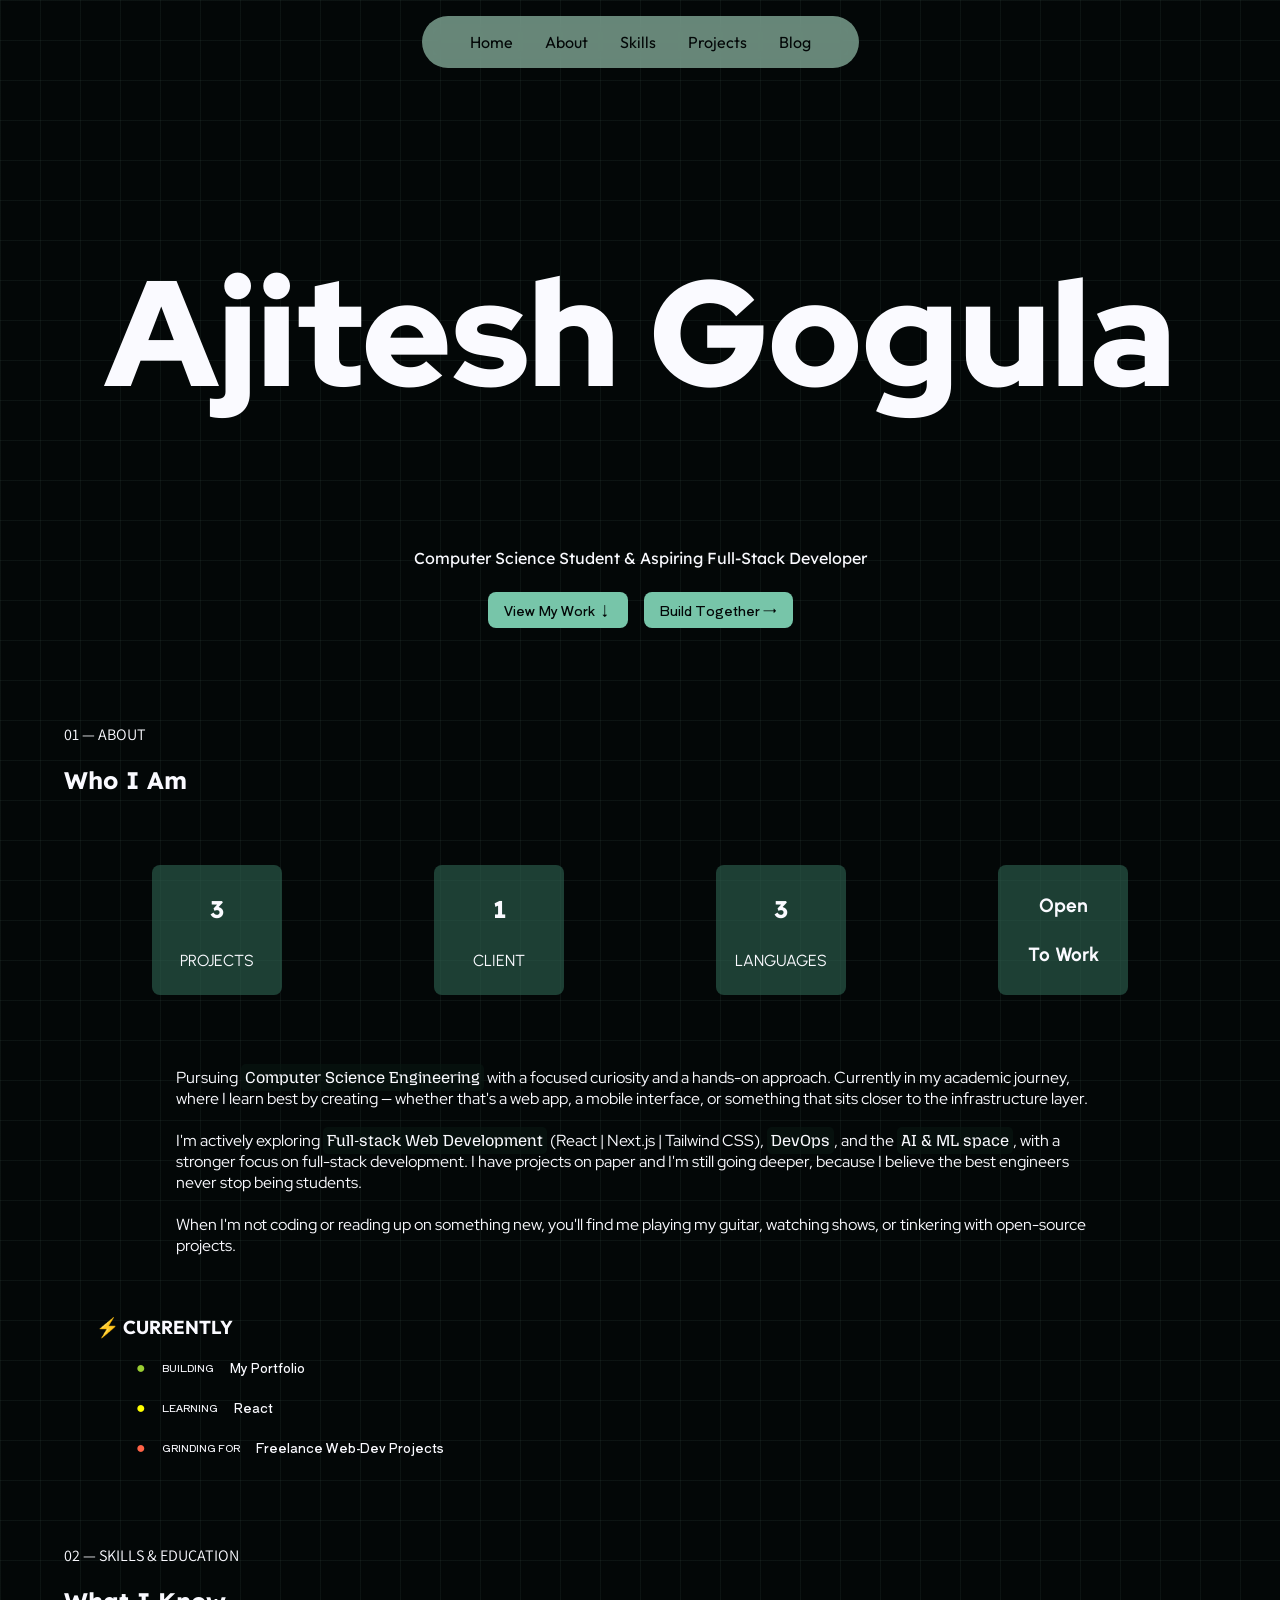
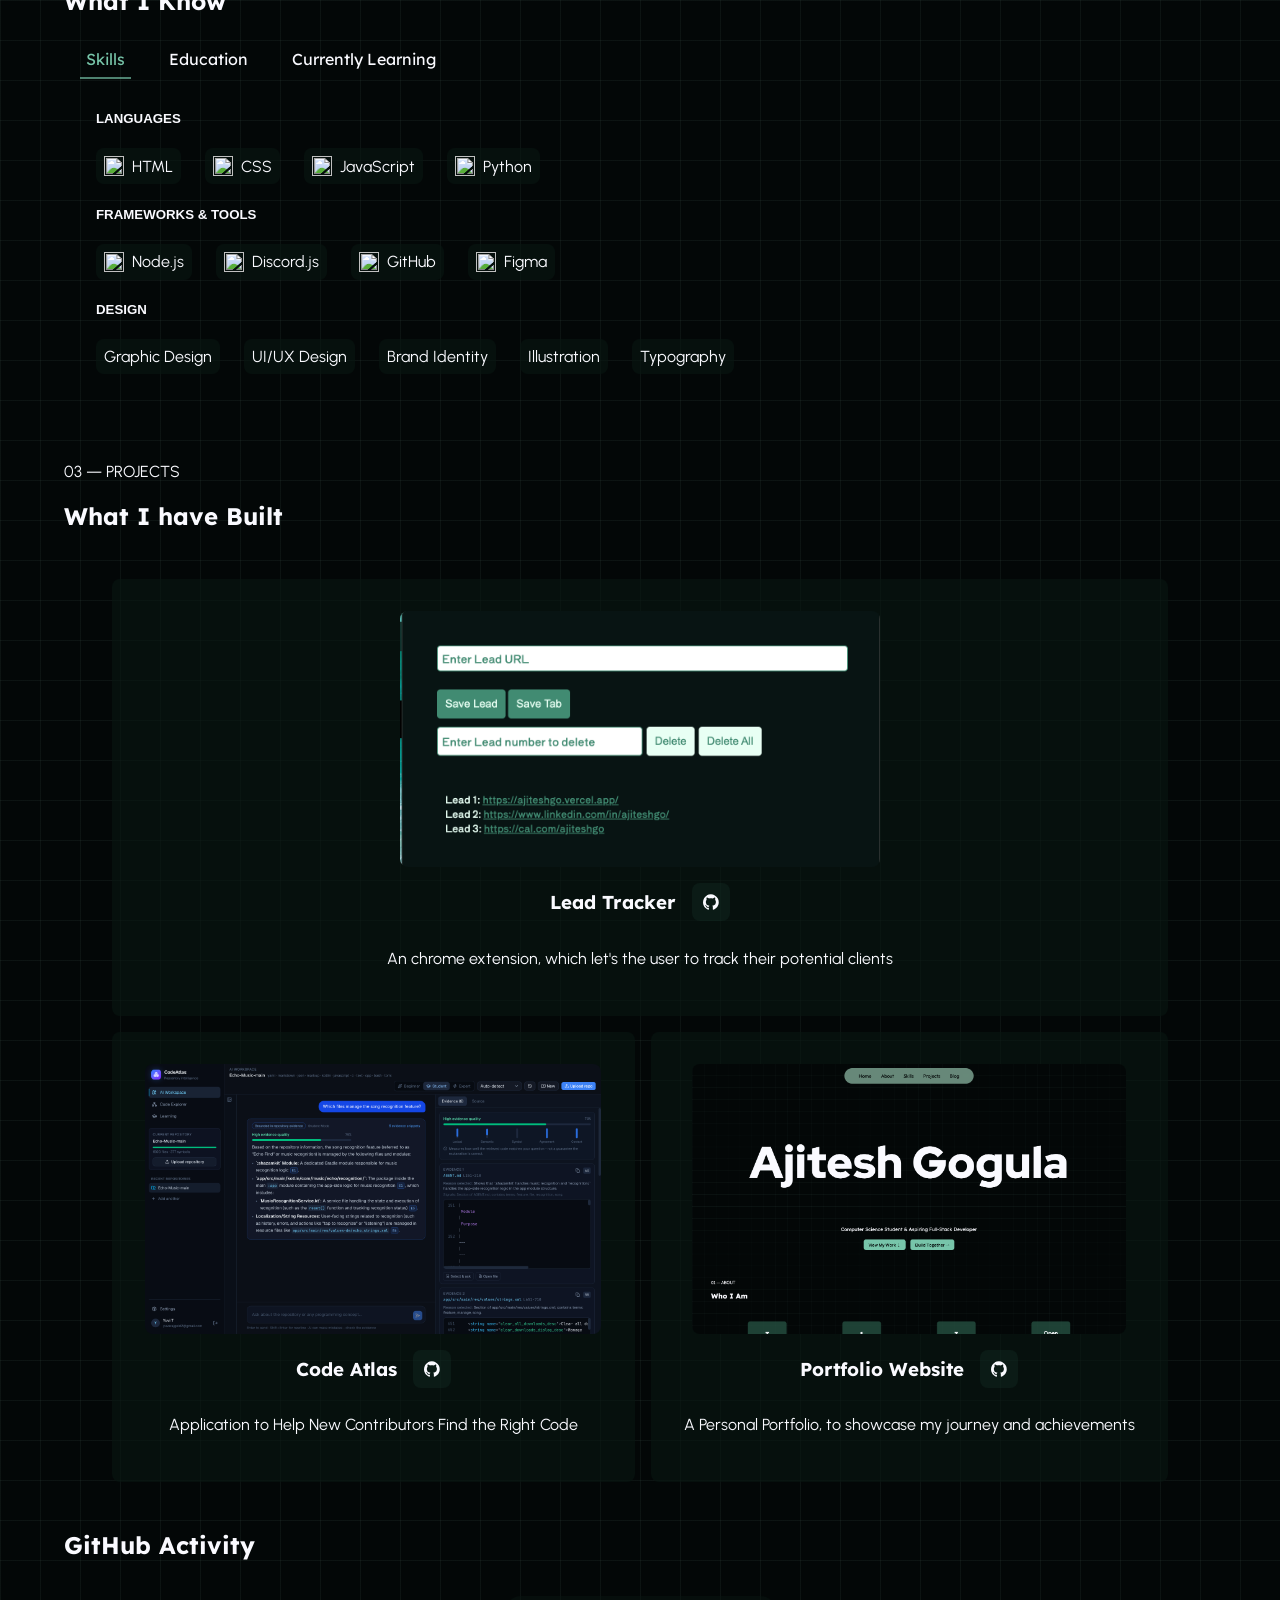
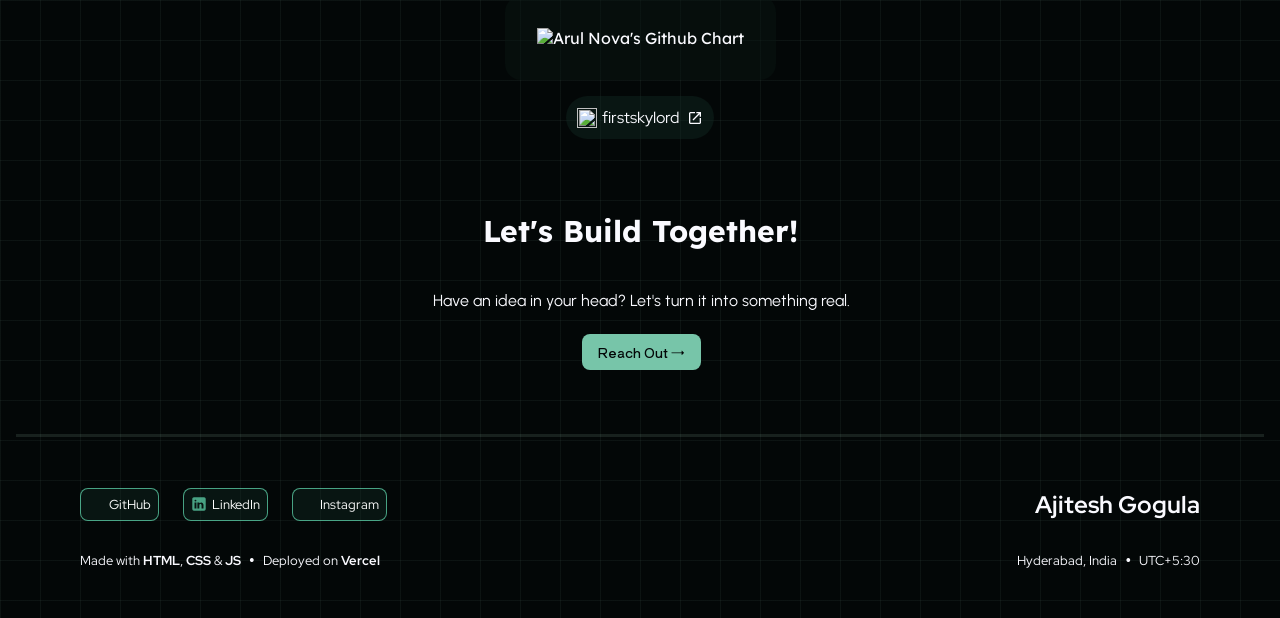
==== index.html @ e4eb2c27 "Added an hover effect for the project cards" ====
<!doctype html>

<html lang="en">
  <head>
    <meta charset="UTF-8" />
    <meta name="viewport" content="width=device-width, initial-scale=1.0" />
    <title>
      Ajitesh Gogula | Computer Science Student & Aspiring Full-Stack Developer
    </title>
    <link rel="stylesheet" href="./Styles/index.css" />
    <link rel="icon" type="image/png" href="MediaLib/Branding/FavLogo.png" />
    <script src="./Scripts/index-about.js" defer></script>
    <script src="./Scripts/index-projects.js" defer></script>
    <script src="./Scripts/index-skills.js" defer></script>
  </head>

  <body>
    <!-- Navigation Bar -->

    <nav id="Nav" class="NavBar">
      <div class="Nav">
        <a href="#">Home</a>
        <a href="#About">About</a>
        <a href="#Skills">Skills</a>
        <a href="#Projects">Projects</a>
        <a href="./Pages/bloghome.html">Blog</a>
      </div>
    </nav>

    <!-- Hero Section -->

    <main id="Hero" class="Hero">
      <h1 class="HeroName">Ajitesh Gogula</h1>
      <p class="HeroTitle">
        Computer Science Student & Aspiring Full-Stack Developer
      </p>
      <!-- <p class="HeroTitle">Full-Stack Developer & Graphic Designer</p> -->
    </main>

    <div class="HeroButtons">
      <a class="ViewWork" href="#Skills"> View My Work ↓</a>
      <a class="BuildToge" href="./Pages/contact.html"> Build Together →</a>
    </div>

    <!-- About Section -->

    <div id="About">
      ‎ <br />
      ‎ <br />
      ‎ <br />
      ‎
    </div>

    <section class="About">
      <div class="SecHeads">
        <p class="SecTitle">01 — ABOUT</p>
        <h2>Who I Am</h2>
      </div>

      ‎

      <div class="aboutstats">
        <div class="projectcount">
          <h2 class="count">3</h2>
          <p class="label">
            <a href="#Projects">PROJECTS</a>
          </p>
        </div>
        <div class="clientcount">
          <h2 class="count">1</h2>
          <p class="label">CLIENT</p>
        </div>
        <div class="languagecount">
          <h2 class="count">3</h2>
          <p class="label">LANGUAGES</p>
          <div class="labelonhover">
            <p>Languages I speak:</p>
            <ul>
              <li>English</li>
              <li>Hindi</li>
              <li>Telugu</li>
            </ul>
          </div>
        </div>
        <div class="workstatus">
          <!-- Open to Work / Currently Employed / On a Vacation -->
          <p class="count">Open</p>
          <p class="label">To Work</p>
        </div>
      </div>

      <div class="aboutdesc">
        <p>
          Pursuing <code>Computer Science Engineering</code> with a focused
          curiosity and a hands-on approach. Currently in my academic journey,
          where I learn best by creating — whether that's a web app, a mobile
          interface, or something that sits closer to the infrastructure layer.
          <br />
          <br />

          I'm actively exploring
          <code>Full-stack Web Development</code> (React | Next.js | Tailwind
          CSS), <code>DevOps</code>, and the <code>AI & ML space</code>, with a
          stronger focus on full-stack development. I have projects on paper and
          I'm still going deeper, because I believe the best engineers never
          stop being students.
          <br />
          <br />

          When I'm not coding or reading up on something new, you'll find me
          playing my guitar, watching shows, or tinkering with open-source
          projects.
        </p>
      </div>

      <div class="aboutcurrent">
        <h3>⚡ CURRENTLY</h3>

        <div class="currentitem">
          <a style="color: yellowgreen">●</a>
          <a class="currenttitle"> BUILDING </a>
          <a class="currentdesc">My Portfolio</a>
        </div>
        ‎
        <div class="currentitem">
          <a style="color: yellow">●</a>
          <a class="currenttitle"> LEARNING </a>
          <a class="currentdesc">React</a>
        </div>
        ‎
        <div class="currentitem">
          <a style="color: tomato">●</a>
          <a class="currenttitle"> GRINDING FOR </a>
          <a class="currentdesc">Freelance Web-Dev Projects</a>
        </div>
      </div>
    </section>

    <!-- Skills Section -->

    <div id="Skills">
      ‎ <br />
      ‎ <br />
      ‎ <br />
      ‎
    </div>

    <section class="Skills">
      <div class="SecHeads">
        <p class="SecTitle">02 — SKILLS & EDUCATION</p>
        <h2>What I Know</h2>
      </div>

      <div class="skill-tabs">
        <button class="tab-btn active" data-tab="skills">Skills</button>
        <button class="tab-btn" data-tab="education">Education</button>
        <button class="tab-btn" data-tab="learning">Currently Learning</button>
      </div>

      <div id="skills" class="skillset tab-content active">
        <div class="langset">
          <h5>LANGUAGES</h5>
          <div class="langlist">
            <a class="Technology">
              <img
                class="TechIcon"
                src="https://icon.icepanel.io/Technology/svg/HTML5.svg"
              />
              HTML
            </a>
            <a class="Technology">
              <img
                class="TechIcon"
                src="https://icon.icepanel.io/Technology/svg/CSS3.svg"
              />
              CSS
            </a>
            <a class="Technology">
              <img
                class="TechIcon"
                src="https://icon.icepanel.io/Technology/svg/JavaScript.svg"
              />
              JavaScript
            </a>
            <a class="Technology">
              <img
                class="TechIcon"
                src="https://icon.icepanel.io/Technology/svg/Python.svg"
              />
              Python
            </a>
          </div>
        </div>

        <div class="frameset">
          <h5>FRAMEWORKS & TOOLS</h5>
          <div class="framelist">
            <!-- <a class="Technology">
              <img
                class="TechIcon"
                src="https://icon.icepanel.io/Technology/svg/React.svg"
              />
              React
            </a> -->
            <a class="Technology">
              <img
                class="TechIcon"
                src="https://icon.icepanel.io/Technology/svg/Node.js.svg"
              />
              Node.js
            </a>
            <a class="Technology">
              <img
                class="TechIcon"
                src="https://icon.icepanel.io/Technology/svg/Discord.js.svg"
              />
              Discord.js
            </a>
            <a class="Technology">
              <img
                class="TechIcon"
                src="https://www.freeiconspng.com/thumbs/github-icon/github-icon-9.png"
              />
              GitHub
            </a>
            <a class="Technology">
              <img
                class="TechIcon"
                src="https://icon.icepanel.io/Technology/svg/Figma.svg"
              />
              Figma
            </a>
          </div>
        </div>

        <div class="designset">
          <h5>DESIGN</h5>
          <div class="designlist">
            <a class="Technology">Graphic Design</a>
            <a class="Technology">UI/UX Design</a>
            <a class="Technology">Brand Identity</a>
            <a class="Technology">Illustration</a>
            <a class="Technology">Typography</a>
          </div>
        </div>
      </div>

      <div id="education" class="education tab-content">
        <div class="schools">
          <div class="schoolsImg">
            <img
              src="https://www.vignanajyothi.com/assets/logo-full-BX2apVE7.png"
            />
          </div>
          <div class="schoolsContent">
            <h4>VNR VJIET, Hyderabad</h4>
            <p>B.Tech in Computer Science and Engineering (Data Science)</p>
            <small>Aug 2026 — Present</small>
          </div>
        </div>
        ‎
        <div class="schools">
          <div class="schoolsImg">
            <img src="./MediaLib/WebsiteMedia/Resonance Logo.png" />
          </div>
          <div class="schoolsContent">
            <h4>Resonance</h4>
            <p>Class XI - XII · Physics, Chemistry and Mathematics</p>
            <small>2024 — 2026</small>
          </div>
        </div>
        ‎
        <div class="schools">
          <div class="schoolsImg">
            <img
              src="https://calps.in/wp-content/uploads/2020/12/calpslogo112.png"
            />
          </div>
          <div class="schoolsContent">
            <h4>CAL Public School</h4>
            <p>Class X · CBSE Curriculum</p>
            <small>2015 — 2024</small>
          </div>
        </div>
      </div>

      <div id="learning" class="current-learning tab-content">
        <div class="nowstuff">
          <h5>RIGHT NOW</h5>
          <div class="nowlist">
            <a class="Technology">
              <img
                class="TechIcon"
                src="https://icon.icepanel.io/Technology/svg/React.svg"
              />
              React
            </a>
            <a class="Technology">
              <img
                class="TechIcon"
                src="https://img.icons8.com/fluent-systems-filled/512w/FFFFFF/nextjs.png"
              />
              Next.js
            </a>
            <a class="Technology">
              <img
                class="TechIcon"
                src="https://icon.icepanel.io/Technology/svg/Tailwind-CSS.svg"
              />
              Tailwind CSS
            </a>
          </div>
        </div>

        <div class="laterstuff">
          <h5>UP NEXT</h5>
          <div class="laterlist">
            <a class="Technology">Framer Motion</a>
            <a class="Technology">
              <img
                class="TechIcon"
                src="https://icon.icepanel.io/Technology/svg/TypeScript.svg"
              />
              Typescript
            </a>
            <a class="Technology">
              <img
                class="TechIcon"
                src="https://icon.icepanel.io/Technology/svg/MongoDB.svg"
              />
              MongoDB
            </a>
            <a class="Technology">
              <img
                class="TechIcon"
                src="https://icon.icepanel.io/Technology/svg/Node.js.svg"
              />
              Node.js
            </a>
          </div>
        </div>
      </div>
    </section>

    <!-- Projects Section -->

    <div id="Projects">
      ‎ <br />
      ‎ <br />
      ‎ <br />
      ‎
    </div>

    <section class="Projects">
      <div class="SecHeads">
        <p class="SecTitle">03 — PROJECTS</p>
        <h2>What I have Built</h2>
      </div>

      <div class="ProjectList">
        <div class="project" style="grid-area: box-1">
          <img src="./MediaLib/WebsiteMedia/Lead Tracker.png" />
          <div class="projectTitle">
            <h3>Lead Tracker</h3>
            <a
              href="https://github.com/firstskylord/Lead-Tracker"
              class="projectButt"
              target="_blank"
            >
              <div class="projbutt">
                <svg
                  fill="#fafaff"
                  width="16px"
                  height="16px"
                  viewBox="0 -0.5 25 25"
                  xmlns="http://www.w3.org/2000/svg"
                >
                  <g id="SVGRepo_bgCarrier" stroke-width="0"></g>
                  <g
                    id="SVGRepo_tracerCarrier"
                    stroke-linecap="round"
                    stroke-linejoin="round"
                  ></g>
                  <g id="SVGRepo_iconCarrier">
                    <path
                      d="m12.301 0h.093c2.242 0 4.34.613 6.137 1.68l-.055-.031c1.871 1.094 3.386 2.609 4.449 4.422l.031.058c1.04 1.769 1.654 3.896 1.654 6.166 0 5.406-3.483 10-8.327 11.658l-.087.026c-.063.02-.135.031-.209.031-.162 0-.312-.054-.433-.144l.002.001c-.128-.115-.208-.281-.208-.466 0-.005 0-.01 0-.014v.001q0-.048.008-1.226t.008-2.154c.007-.075.011-.161.011-.249 0-.792-.323-1.508-.844-2.025.618-.061 1.176-.163 1.718-.305l-.076.017c.573-.16 1.073-.373 1.537-.642l-.031.017c.508-.28.938-.636 1.292-1.058l.006-.007c.372-.476.663-1.036.84-1.645l.009-.035c.209-.683.329-1.468.329-2.281 0-.045 0-.091-.001-.136v.007c0-.022.001-.047.001-.072 0-1.248-.482-2.383-1.269-3.23l.003.003c.168-.44.265-.948.265-1.479 0-.649-.145-1.263-.404-1.814l.011.026c-.115-.022-.246-.035-.381-.035-.334 0-.649.078-.929.216l.012-.005c-.568.21-1.054.448-1.512.726l.038-.022-.609.384c-.922-.264-1.981-.416-3.075-.416s-2.153.152-3.157.436l.081-.02q-.256-.176-.681-.433c-.373-.214-.814-.421-1.272-.595l-.066-.022c-.293-.154-.64-.244-1.009-.244-.124 0-.246.01-.364.03l.013-.002c-.248.524-.393 1.139-.393 1.788 0 .531.097 1.04.275 1.509l-.01-.029c-.785.844-1.266 1.979-1.266 3.227 0 .025 0 .051.001.076v-.004c-.001.039-.001.084-.001.13 0 .809.12 1.591.344 2.327l-.015-.057c.189.643.476 1.202.85 1.693l-.009-.013c.354.435.782.793 1.267 1.062l.022.011c.432.252.933.465 1.46.614l.046.011c.466.125 1.024.227 1.595.284l.046.004c-.431.428-.718 1-.784 1.638l-.001.012c-.207.101-.448.183-.699.236l-.021.004c-.256.051-.549.08-.85.08-.022 0-.044 0-.066 0h.003c-.394-.008-.756-.136-1.055-.348l.006.004c-.371-.259-.671-.595-.881-.986l-.007-.015c-.198-.336-.459-.614-.768-.827l-.009-.006c-.225-.169-.49-.301-.776-.38l-.016-.004-.32-.048c-.023-.002-.05-.003-.077-.003-.14 0-.273.028-.394.077l.007-.003q-.128.072-.08.184c.039.086.087.16.145.225l-.001-.001c.061.072.13.135.205.19l.003.002.112.08c.283.148.516.354.693.603l.004.006c.191.237.359.505.494.792l.01.024.16.368c.135.402.38.738.7.981l.005.004c.3.234.662.402 1.057.478l.016.002c.33.064.714.104 1.106.112h.007c.045.002.097.002.15.002.261 0 .517-.021.767-.062l-.027.004.368-.064q0 .609.008 1.418t.008.873v.014c0 .185-.08.351-.208.466h-.001c-.119.089-.268.143-.431.143-.075 0-.147-.011-.214-.032l.005.001c-4.929-1.689-8.409-6.283-8.409-11.69 0-2.268.612-4.393 1.681-6.219l-.032.058c1.094-1.871 2.609-3.386 4.422-4.449l.058-.031c1.739-1.034 3.835-1.645 6.073-1.645h.098-.005zm-7.64 17.666q.048-.112-.112-.192-.16-.048-.208.032-.048.112.112.192.144.096.208-.032zm.497.545q.112-.08-.032-.256-.16-.144-.256-.048-.112.08.032.256.159.157.256.047zm.48.72q.144-.112 0-.304-.128-.208-.272-.096-.144.08 0 .288t.272.112zm.672.673q.128-.128-.064-.304-.192-.192-.32-.048-.144.128.064.304.192.192.32.044zm.913.4q.048-.176-.208-.256-.24-.064-.304.112t.208.24q.24.097.304-.096zm1.009.08q0-.208-.272-.176-.256 0-.256.176 0 .208.272.176.256.001.256-.175zm.929-.16q-.032-.176-.288-.144-.256.048-.224.24t.288.128.225-.224z"
                    ></path>
                  </g>
                </svg>
              </div>
            </a>
          </div>
          <p>
            An chrome extension, which let's the user to track their potential
            clients
          </p>
        </div>
        <div class="project" style="grid-area: box-2">
          <img src="./MediaLib/WebsiteMedia/Code Atlas.png" />
          <div class="projectTitle">
            <h3>Code Atlas</h3>
            <a
              href="https://github.com/Yuvaraj-ty/CBITHACKATHON-28"
              class="projectButt"
              target="_blank"
            >
              <div class="projbutt">
                <svg
                  fill="#fafaff"
                  width="16px"
                  height="16px"
                  viewBox="0 -0.5 25 25"
                  xmlns="http://www.w3.org/2000/svg"
                >
                  <g id="SVGRepo_bgCarrier" stroke-width="0"></g>
                  <g
                    id="SVGRepo_tracerCarrier"
                    stroke-linecap="round"
                    stroke-linejoin="round"
                  ></g>
                  <g id="SVGRepo_iconCarrier">
                    <path
                      d="m12.301 0h.093c2.242 0 4.34.613 6.137 1.68l-.055-.031c1.871 1.094 3.386 2.609 4.449 4.422l.031.058c1.04 1.769 1.654 3.896 1.654 6.166 0 5.406-3.483 10-8.327 11.658l-.087.026c-.063.02-.135.031-.209.031-.162 0-.312-.054-.433-.144l.002.001c-.128-.115-.208-.281-.208-.466 0-.005 0-.01 0-.014v.001q0-.048.008-1.226t.008-2.154c.007-.075.011-.161.011-.249 0-.792-.323-1.508-.844-2.025.618-.061 1.176-.163 1.718-.305l-.076.017c.573-.16 1.073-.373 1.537-.642l-.031.017c.508-.28.938-.636 1.292-1.058l.006-.007c.372-.476.663-1.036.84-1.645l.009-.035c.209-.683.329-1.468.329-2.281 0-.045 0-.091-.001-.136v.007c0-.022.001-.047.001-.072 0-1.248-.482-2.383-1.269-3.23l.003.003c.168-.44.265-.948.265-1.479 0-.649-.145-1.263-.404-1.814l.011.026c-.115-.022-.246-.035-.381-.035-.334 0-.649.078-.929.216l.012-.005c-.568.21-1.054.448-1.512.726l.038-.022-.609.384c-.922-.264-1.981-.416-3.075-.416s-2.153.152-3.157.436l.081-.02q-.256-.176-.681-.433c-.373-.214-.814-.421-1.272-.595l-.066-.022c-.293-.154-.64-.244-1.009-.244-.124 0-.246.01-.364.03l.013-.002c-.248.524-.393 1.139-.393 1.788 0 .531.097 1.04.275 1.509l-.01-.029c-.785.844-1.266 1.979-1.266 3.227 0 .025 0 .051.001.076v-.004c-.001.039-.001.084-.001.13 0 .809.12 1.591.344 2.327l-.015-.057c.189.643.476 1.202.85 1.693l-.009-.013c.354.435.782.793 1.267 1.062l.022.011c.432.252.933.465 1.46.614l.046.011c.466.125 1.024.227 1.595.284l.046.004c-.431.428-.718 1-.784 1.638l-.001.012c-.207.101-.448.183-.699.236l-.021.004c-.256.051-.549.08-.85.08-.022 0-.044 0-.066 0h.003c-.394-.008-.756-.136-1.055-.348l.006.004c-.371-.259-.671-.595-.881-.986l-.007-.015c-.198-.336-.459-.614-.768-.827l-.009-.006c-.225-.169-.49-.301-.776-.38l-.016-.004-.32-.048c-.023-.002-.05-.003-.077-.003-.14 0-.273.028-.394.077l.007-.003q-.128.072-.08.184c.039.086.087.16.145.225l-.001-.001c.061.072.13.135.205.19l.003.002.112.08c.283.148.516.354.693.603l.004.006c.191.237.359.505.494.792l.01.024.16.368c.135.402.38.738.7.981l.005.004c.3.234.662.402 1.057.478l.016.002c.33.064.714.104 1.106.112h.007c.045.002.097.002.15.002.261 0 .517-.021.767-.062l-.027.004.368-.064q0 .609.008 1.418t.008.873v.014c0 .185-.08.351-.208.466h-.001c-.119.089-.268.143-.431.143-.075 0-.147-.011-.214-.032l.005.001c-4.929-1.689-8.409-6.283-8.409-11.69 0-2.268.612-4.393 1.681-6.219l-.032.058c1.094-1.871 2.609-3.386 4.422-4.449l.058-.031c1.739-1.034 3.835-1.645 6.073-1.645h.098-.005zm-7.64 17.666q.048-.112-.112-.192-.16-.048-.208.032-.048.112.112.192.144.096.208-.032zm.497.545q.112-.08-.032-.256-.16-.144-.256-.048-.112.08.032.256.159.157.256.047zm.48.72q.144-.112 0-.304-.128-.208-.272-.096-.144.08 0 .288t.272.112zm.672.673q.128-.128-.064-.304-.192-.192-.32-.048-.144.128.064.304.192.192.32.044zm.913.4q.048-.176-.208-.256-.24-.064-.304.112t.208.24q.24.097.304-.096zm1.009.08q0-.208-.272-.176-.256 0-.256.176 0 .208.272.176.256.001.256-.175zm.929-.16q-.032-.176-.288-.144-.256.048-.224.24t.288.128.225-.224z"
                    ></path>
                  </g>
                </svg>
              </div>
            </a>
          </div>
          <p>Application to Help New Contributors Find the Right Code</p>
        </div>
        <div class="project" style="grid-area: box-3">
          <img src="./MediaLib/WebsiteMedia/Portfolio Website.png" />
          <div class="projectTitle">
            <h3>Portfolio Website</h3>
            <a
              href="https://github.com/firstskylord/Arul-Nova-Portfolio"
              class="projectButt"
              target="_blank"
            >
              <div class="projbutt">
                <svg
                  fill="#fafaff"
                  width="16px"
                  height="16px"
                  viewBox="0 -0.5 25 25"
                  xmlns="http://www.w3.org/2000/svg"
                >
                  <g id="SVGRepo_bgCarrier" stroke-width="0"></g>
                  <g
                    id="SVGRepo_tracerCarrier"
                    stroke-linecap="round"
                    stroke-linejoin="round"
                  ></g>
                  <g id="SVGRepo_iconCarrier">
                    <path
                      d="m12.301 0h.093c2.242 0 4.34.613 6.137 1.68l-.055-.031c1.871 1.094 3.386 2.609 4.449 4.422l.031.058c1.04 1.769 1.654 3.896 1.654 6.166 0 5.406-3.483 10-8.327 11.658l-.087.026c-.063.02-.135.031-.209.031-.162 0-.312-.054-.433-.144l.002.001c-.128-.115-.208-.281-.208-.466 0-.005 0-.01 0-.014v.001q0-.048.008-1.226t.008-2.154c.007-.075.011-.161.011-.249 0-.792-.323-1.508-.844-2.025.618-.061 1.176-.163 1.718-.305l-.076.017c.573-.16 1.073-.373 1.537-.642l-.031.017c.508-.28.938-.636 1.292-1.058l.006-.007c.372-.476.663-1.036.84-1.645l.009-.035c.209-.683.329-1.468.329-2.281 0-.045 0-.091-.001-.136v.007c0-.022.001-.047.001-.072 0-1.248-.482-2.383-1.269-3.23l.003.003c.168-.44.265-.948.265-1.479 0-.649-.145-1.263-.404-1.814l.011.026c-.115-.022-.246-.035-.381-.035-.334 0-.649.078-.929.216l.012-.005c-.568.21-1.054.448-1.512.726l.038-.022-.609.384c-.922-.264-1.981-.416-3.075-.416s-2.153.152-3.157.436l.081-.02q-.256-.176-.681-.433c-.373-.214-.814-.421-1.272-.595l-.066-.022c-.293-.154-.64-.244-1.009-.244-.124 0-.246.01-.364.03l.013-.002c-.248.524-.393 1.139-.393 1.788 0 .531.097 1.04.275 1.509l-.01-.029c-.785.844-1.266 1.979-1.266 3.227 0 .025 0 .051.001.076v-.004c-.001.039-.001.084-.001.13 0 .809.12 1.591.344 2.327l-.015-.057c.189.643.476 1.202.85 1.693l-.009-.013c.354.435.782.793 1.267 1.062l.022.011c.432.252.933.465 1.46.614l.046.011c.466.125 1.024.227 1.595.284l.046.004c-.431.428-.718 1-.784 1.638l-.001.012c-.207.101-.448.183-.699.236l-.021.004c-.256.051-.549.08-.85.08-.022 0-.044 0-.066 0h.003c-.394-.008-.756-.136-1.055-.348l.006.004c-.371-.259-.671-.595-.881-.986l-.007-.015c-.198-.336-.459-.614-.768-.827l-.009-.006c-.225-.169-.49-.301-.776-.38l-.016-.004-.32-.048c-.023-.002-.05-.003-.077-.003-.14 0-.273.028-.394.077l.007-.003q-.128.072-.08.184c.039.086.087.16.145.225l-.001-.001c.061.072.13.135.205.19l.003.002.112.08c.283.148.516.354.693.603l.004.006c.191.237.359.505.494.792l.01.024.16.368c.135.402.38.738.7.981l.005.004c.3.234.662.402 1.057.478l.016.002c.33.064.714.104 1.106.112h.007c.045.002.097.002.15.002.261 0 .517-.021.767-.062l-.027.004.368-.064q0 .609.008 1.418t.008.873v.014c0 .185-.08.351-.208.466h-.001c-.119.089-.268.143-.431.143-.075 0-.147-.011-.214-.032l.005.001c-4.929-1.689-8.409-6.283-8.409-11.69 0-2.268.612-4.393 1.681-6.219l-.032.058c1.094-1.871 2.609-3.386 4.422-4.449l.058-.031c1.739-1.034 3.835-1.645 6.073-1.645h.098-.005zm-7.64 17.666q.048-.112-.112-.192-.16-.048-.208.032-.048.112.112.192.144.096.208-.032zm.497.545q.112-.08-.032-.256-.16-.144-.256-.048-.112.08.032.256.159.157.256.047zm.48.72q.144-.112 0-.304-.128-.208-.272-.096-.144.08 0 .288t.272.112zm.672.673q.128-.128-.064-.304-.192-.192-.32-.048-.144.128.064.304.192.192.32.044zm.913.4q.048-.176-.208-.256-.24-.064-.304.112t.208.24q.24.097.304-.096zm1.009.08q0-.208-.272-.176-.256 0-.256.176 0 .208.272.176.256.001.256-.175zm.929-.16q-.032-.176-.288-.144-.256.048-.224.24t.288.128.225-.224z"
                    ></path>
                  </g>
                </svg>
              </div>
            </a>
          </div>
          <p>A Personal Portfolio, to showcase my journey and achievements</p>
        </div>
      </div>

      <div class="SecHeads">
        <h2>GitHub Activity</h2>
      </div>

      <div class="gitactivity">
        <img
          class="activitygraph"
          src="https://ghchart.rshah.org/008000a6/firstskylord"
          alt="Arul Nova's Github Chart"
        />

        <a
          href="https://github.com/firstskylord"
          class="gitbutt"
          target="_blank"
        >
          <div class="gitbuttleft">
            <img
              class="TechIcon"
              src="https://img.icons8.com/?size=100&id=lYRyQVjFfJy5&format=png&color=FFFFFF"
            />
            firstskylord
          </div>
          <div class="gitbuttright">
            <svg
              xmlns="http://www.w3.org/2000/svg"
              height="16px"
              viewBox="0 -960 960 960"
              width="16px"
              fill="#fafaff"
            >
              <path
                d="M200-120q-33 0-56.5-23.5T120-200v-560q0-33 23.5-56.5T200-840h280v80H200v560h560v-280h80v280q0 33-23.5 56.5T760-120H200Zm188-212-56-56 372-372H560v-80h280v280h-80v-144L388-332Z"
              />
            </svg>
          </div>
        </a>
      </div>

      <div class="BuildSecHead">
        <h1>Let's Build Together!</h1>
      </div>

      <div class="BuildTogeSec">
        <p>Have an idea in your head? Let's turn it into something real.</p>
        <a class="BuildTogeSecButt" href="./Pages/contact.html"> Reach Out →</a>
      </div>
    </section>

    <hr />

    <footer>
      <div class="Footer">
        <div class="TopFooter">
          <div class="TopLeftFoot">
            <a href="https://github.com/firstskylord/">
              <img
                class="SocialIcon"
                src="https://img.icons8.com/?size=100&id=3tC9EQumUAuq&format=png&color=6beec0a6"
              />
              GitHub
            </a>
            <a href="https://linkedin.com/in/ajiteshgo/">
              <svg
                xmlns="http://www.w3.org/2000/svg"
                width="16px"
                height="16px"
                viewBox="0,0,256,256"
              >
                <g
                  fill-opacity="0.65098"
                  fill="#6beec0"
                  fill-rule="nonzero"
                  stroke="none"
                  stroke-width="1"
                  stroke-linecap="butt"
                  stroke-linejoin="miter"
                  stroke-miterlimit="10"
                  stroke-dasharray=""
                  stroke-dashoffset="0"
                  font-family="none"
                  font-weight="none"
                  font-size="none"
                  text-anchor="none"
                  style="mix-blend-mode: normal"
                >
                  <g transform="scale(5.12,5.12)">
                    <path
                      d="M41,4h-32c-2.76,0 -5,2.24 -5,5v32c0,2.76 2.24,5 5,5h32c2.76,0 5,-2.24 5,-5v-32c0,-2.76 -2.24,-5 -5,-5zM17,20v19h-6v-19zM11,14.47c0,-1.4 1.2,-2.47 3,-2.47c1.8,0 2.93,1.07 3,2.47c0,1.4 -1.12,2.53 -3,2.53c-1.8,0 -3,-1.13 -3,-2.53zM39,39h-6c0,0 0,-9.26 0,-10c0,-2 -1,-4 -3.5,-4.04h-0.08c-2.42,0 -3.42,2.06 -3.42,4.04c0,0.91 0,10 0,10h-6v-19h6v2.56c0,0 1.93,-2.56 5.81,-2.56c3.97,0 7.19,2.73 7.19,8.26z"
                    ></path>
                  </g>
                </g>
              </svg>
              LinkedIn
            </a>
            <a href="https://instagram.com/ajiteshgo/">
              <img
                class="SocialIcon"
                src="https://img.icons8.com/?size=100&id=32292&format=png&color=00F6A0"
              />
              Instagram
            </a>
          </div>
          <div class="TopRightFoot">
            <h2>Ajitesh Gogula</h2>
          </div>
        </div>
        <div class="BottomFooter">
          <div class="BotLeftFoot">
            <a> Made with <b>HTML</b>, <b>CSS</b> & <b>JS</b> </a>
            •
            <a>
              Deployed on
              <b>Vercel</b>
            </a>
          </div>
          <div class="BotRightFoot">
            <a>Hyderabad, India</a> • <a>UTC+5:30</a>
          </div>
        </div>
      </div>
    </footer>
  </body>
</html>
---- Styles/index.css ----
/* Font Faces */

@import url("https://fonts.googleapis.com/css2?family=Montserrat:ital,wght@0,100..900;1,100..900&display=swap");
@import url("https://fonts.googleapis.com/css2?family=Afacad:ital,wght@0,400..700;1,400..700&family=Assistant:wght@200..800&family=Baskervville:ital,wght@0,400..700;1,400..700&family=Bitcount+Single:wght@100..900&family=Finlandica+Text:ital,wght@0,100..900;1,100..900&family=Lexend:wght@100..900&family=Marcellus&family=Montserrat:ital,wght@0,100..900;1,100..900&family=Mozilla+Headline:wght@200..700&family=New+Tegomin&family=Outfit:wght@100..900&family=Red+Hat+Display:ital,wght@0,300..900;1,300..900&family=Space+Grotesk:wght@300..700&family=Urbanist:ital,wght@0,100..900;1,100..900&family=Zilla+Slab:ital,wght@0,300;0,400;0,500;0,600;0,700;1,300;1,400;1,500;1,600;1,700&display=swap");
@import url("https://fonts.googleapis.com/css2?family=Shippori+Antique+B1&display=swap");

/* Fonts:
1. Montserrat
2. Afacad
3. New Tegomin
4. Outfit (NavBar anchor)
5. Bitcount Single
6. Space Grotesk
7. Mozilla Headline
8. Assistant
9. Red Hat Display (Arul Nova Title)
10. Lexend (h2)
11. Urbanist (Hero Buttons)
12. Finlandica Text (h1)
13. Marcellus
14. Zilla Slab
15. Baskervville 
16. Shippori Antique B1

*/

/* Type Selectors */

html {
  scroll-behavior: smooth;
  scrollbar-width: none; /* Options: auto, thin, none */
}

body {
  background-color: #030707;
  color: #fafaff;
  display: flex;
  flex-direction: column;

  /* Creates the horizontal and vertical grid lines */
  background-image:
    linear-gradient(to right, #b0e4cc0e 1px, transparent 1px),
    linear-gradient(to bottom, #b0e4cc0e 1px, transparent 1px);
  z-index: -1;

  /* Size of each grid square (40px by 40px) */
  background-size: 40px 40px;

  /* Grid takes the full screen height */
  min-height: 100vh;
  margin: 0;
}

h2 {
  font-family: "Lexend", sans-serif;
  font-style: normal;
}

a {
  text-decoration: none;
  color: #fafaff;
}

hr {
  margin: 1rem;
  opacity: 1;
  border: none;
  border-top: 3px solid #b0e4cc1e;
}

/* MORE Selectors */

@view-transition {
  navigation: auto;
}

::selection {
  background-color: #b0e4cc94; /* the blue box color */
  color: #ffffff;
}

/* Class Selectors */

#About,
#Skills,
#Projects {
  pointer-events: none;
  cursor: default;
  user-select: none;
}

.NavBar {
  border-radius: 3rem;
  position: sticky;
  top: 1rem;
  background-color: #b0e4cc94;
  backdrop-filter: blur(10px);
  -webkit-backdrop-filter: blur(10px);
  display: flex;
  flex-wrap: wrap-reverse;
  justify-content: center;

  padding-top: 1rem;
  padding-bottom: 1rem;
  padding-left: 3rem;
  padding-right: 3rem;

  width: auto;
  margin: 0 auto;
}

.NavBar a {
  font-family: "Outfit", sans-serif;
  font-style: normal;
  color: #030707;
  position: relative;
  text-decoration: none;
}

.NavBar a::after {
  content: "";
  position: absolute;
  left: 0;
  bottom: -2px;
  width: 0;
  height: 2px;
  background-color: #fafaff;
  transition: width 150ms linear;
}

.NavBar a:hover {
  color: #fafaff;
  transition: 150ms linear;
}

.NavBar a:hover::after {
  width: 100%;
}

.Nav {
  display: flex;
  align-items: center;
  gap: 2rem;
}

.Hero {
  display: flex;
  flex-direction: column;
  align-items: center;

  overflow: hidden;
  margin-top: 5rem;
}

.HeroName {
  font-family: "Red Hat Display", sans-serif;
  font-style: normal;
  font-weight: 900;
  font-size: 150px;
}

.HeroTitle {
  font-family: "Lexend", sans-serif;
  font-style: normal;
}

.HeroButtons {
  align-self: center;
  display: flex;
  margin: 0.5rem 0;
  gap: 1rem;
}

.HeroButtons a {
  font-family: "Shippori Antique B1", sans-serif;
  font-size: 0.85rem;
  color: #030707;
}

.HeroButtons a:hover {
  font-family: "Shippori Antique B1", sans-serif;
  font-size: 0.85rem;
  color: #f0fffa;
}

.ViewWork,
.BuildToge {
  background-color: #77c5a9;
  border-radius: 0.5rem;
  padding: 0.5rem 1rem;
  border: none;
  font-size: 1rem;
  cursor: pointer;
  transition: 200ms;
}

.ViewWork:hover,
.BuildToge:hover {
  background-color: #2c5f4ea6;
  box-shadow: 0px 0px 250px #77c5a9;
}

.SecHeads {
  padding-left: 2rem;
}

.SecTitle {
  font-family: "Assistant", sans-serif;
  font-style: normal;
}

.About {
  padding: 0 2rem;
}

.aboutstats {
  display: flex;
  flex-wrap: wrap;
  gap: 2rem;
  justify-content: space-evenly;
  margin-top: 2rem;
}

.projectcount,
.clientcount,
.languagecount,
.workstatus {
  border: 1px solid transparent;
  border-radius: 0.5rem;
  background-color: #2c5f4ea6;
}

.projectcount,
.clientcount,
.languagecount,
.workstatus {
  display: flex;
  flex-direction: column;
  gap: 0.125rem;
  height: 8rem;
  width: 8rem;
  justify-content: center;
  align-items: center;

  transition: 150ms ease;

  cursor: default;
  user-select: none;
}

.projectcount:hover,
.clientcount:hover,
.languagecount:hover,
.workstatus:hover {
  box-shadow: inset 0px 0px 100px #6beec02f;
}

.languagecount .labelonhover {
  display: none;
}

.languagecount:hover .count,
.languagecount:hover .label {
  display: none;
}

.languagecount {
  transition: 200ms;
}

.languagecount:hover {
  padding: 0.75rem;
  background-color: #204639a6;
}

.languagecount:hover .labelonhover {
  display: inline-block;
  font-family: "Urbanist", sans-serif;
  font-size: 14px;
}

.workstatus .count,
.workstatus .label {
  font-family: "Urbanist", sans-serif;
  font-style: normal;
  font-size: larger;
  font-weight: bold;
}

.label {
  margin-top: 5px;
  font-family: "Urbanist", sans-serif;
  font-style: normal;
}

.aboutdesc {
  padding-top: 3.5rem;
  padding-left: 9rem;
  padding-right: 9rem;
  font-family: "Red Hat Display", sans-serif;

  cursor: default;
  user-select: none;
}

.aboutdesc code {
  font-family: "Mozilla Headline", sans-serif;
  border: 0.5px solid transparent;
  border-radius: 0.3rem;
  background-color: #091612a6;
  padding: 3px;
}

.aboutdesc:hover code {
  border-color: #6beec0a6;
  border-style: dashed;
  background-color: #091612a6;
  animation: border-flicker 0.3s step-end 1;
}

@keyframes border-flicker {
  0%,
  100% {
    border-color: #6beec05b;
  }
  50% {
    border-color: transparent;
    box-shadow: none;
  }
}

.aboutcurrent {
  padding-top: 1.5rem;
  padding-left: 4rem;
  font-family: "Outfit", sans-serif;

  cursor: default;
  user-select: none;
}

.currentitem {
  padding-left: 2.5rem;
  display: flex;
  gap: 1rem;
  align-items: center;
}

.currentitem a {
  cursor: default;
  user-select: none;
}

.currenttitle {
  font-family: "Shippori Antique B1", sans-serif;
  font-style: normal;
  font-size: 10px;
}

.currentdesc {
  font-family: "Shippori Antique B1", sans-serif;
  font-style: normal;
  font-size: 13px;
}

.Skills {
  padding: 0 2rem;
}

.skillset {
  padding-left: 4rem;
  display: flex;
  flex-wrap: wrap;
  flex-direction: column;
  gap: 0.5rem;
}

.TechIcon {
  width: 1.25rem;
  height: 1.25rem;
}

.langlist a,
.framelist a,
.designlist a {
  display: flex;
  flex-wrap: wrap;
  gap: 0.5rem;
  align-items: center;
}

.langset h5,
.frameset h5,
.designset h5 {
  font-family: "Finlandica Text", sans-serif;
  font-style: normal;
}

.langlist,
.framelist,
.designlist {
  display: flex;
  flex-wrap: wrap;
  gap: 1.5rem;
  align-items: center;
}

.langlist a,
.framelist a,
.designlist a {
  font-family: "Urbanist", sans-serif;
  border: 0.5px solid transparent;
  border-radius: 0.5rem;
  background-color: #091612a6;
  padding: 7px;
  /* padding-left: 15px;
  padding-right: 15px; */

  cursor: default;
  user-select: none;
}

.Technology:hover {
  border-color: #6beec05b;
  background-color: #12271fc2;
}

.education::before {
  content: "";
  position: absolute;

  left: 10px;
  top: 5px;
  bottom: 40px;

  border-radius: 5rem;

  width: 3px;
  background: #6beec0a6;

  opacity: 25%;
}

.education {
  position: relative;
  display: flex;
  flex-direction: column;
  gap: 1rem;

  width: fit-content;
  margin-left: 4rem;
  padding-left: 3rem;
}

.schools {
  display: flex;
  gap: 1rem;

  border-left: 4.5px solid #6beec0a6;
  border-top: 0.125px solid #6beec0a6;
  border-right: 0.125px solid #6beec0a6;
  border-bottom: 0.125px solid #6beec0a6;
  background-color: #091612cc;
  border-radius: 0.5rem;
  width: fit-content;
  height: fit-content;
  padding: 7px;
  padding-top: 1rem;
  padding-left: 2rem;
  padding-right: 2rem;
  padding-bottom: 1rem;
  z-index: -1;
}

.schools {
  position: relative;
  margin-left: 0;
}

.schools::before {
  content: "";
  position: absolute;

  width: 10px;
  height: 10px;

  background: #6beec0a6;
  transform: rotate(45deg);

  left: -46px;
  top: 24px;
}

.schools h4,
.schools p,
.schools small {
  font-family: "Lexend", sans-serif;
  font-style: normal;
}

.schools p {
  font-size: 15px;
}

.schoolsImg img {
  max-width: 100px;
  max-height: 118px;
  width: auto;
  height: auto;
  object-fit: contain;
}

.current-learning {
  padding-left: 4rem;
}

.nowlist a,
.laterlist a {
  display: flex;
  flex-wrap: wrap;
  gap: 0.5rem;
  align-items: center;

  cursor: default;
  user-select: none;
}

.nowstuff h5,
.laterstuff h5 {
  font-family: "Finlandica Text", sans-serif;
  font-style: normal;
}

.nowlist {
  display: flex;
  flex-wrap: wrap;
  gap: 1.5rem;
  align-items: center;
}

.laterlist {
  display: flex;
  flex-wrap: wrap;
  gap: 1.5rem;
  align-items: center;
}

.nowlist a,
.laterlist a {
  font-family: "Urbanist", sans-serif;
  border: 0.5px solid transparent;
  border-radius: 0.5rem;
  background-color: #091612a6;
  padding: 7px;
}

/* Tabs in Skills and Edu */

.skill-tabs {
  display: flex;
  gap: 2rem;
  margin: 2rem 0;
  padding-left: 3rem;
}

.tab-btn {
  background: none;
  border: none;
  color: #fafaff;
  cursor: pointer;
  font-family: "Lexend", sans-serif;
  font-size: 16px;
  padding-bottom: 0.5rem;
  border-bottom: 2px solid transparent;
  transition: 0.2s;
}

.tab-btn:hover {
  color: #77c5a9a6;
}

.tab-btn.active {
  border-bottom: 2px solid #77c5a9a6;
  color: #77c5a9;
}

.tab-content {
  display: none;
  animation: fade 0.25s ease;
}

.tab-content.active {
  display: block;
}

@keyframes fade {
  from {
    opacity: 0;
    transform: translateY(8px);
  }
  to {
    opacity: 1;
    transform: translateY(0);
  }
}

/* Tabs in Skills and Edu - End */

.Projects {
  padding: 0 2rem;
  font-family: "Lexend", sans-serif;
}

.Projects p {
  font-family: "Urbanist", sans-serif;
}

.ProjectList {
  display: grid;
  grid-auto-columns: auto;
  grid-auto-rows: auto;
  gap: 1em;

  grid-template-areas:
    "box-1 box-1"
    "box-2 box-3";

  padding-left: 5rem;
  padding-right: 5rem;
  margin-top: 3rem;
  margin-bottom: 3rem;
}

.ProjectList .project {
  padding: 2rem;
  background-color: #091612a6;
  border-radius: 0.5rem;
  text-align: center;
  align-items: center;
  justify-content: center;
}

.ProjectList .project:hover {
  border: 0.25px solid #77c5a9a6;
  box-shadow: 0px 0px 15px #77c5a854;
}

.ProjectList .project img {
  max-width: 480px;
  max-height: 270px;
  width: auto;
  height: auto;
  object-fit: cover;
  border-radius: 0.5rem;
}

.projectTitle {
  display: flex;
  align-items: center;
  justify-content: center;
  gap: 1rem;
}

.projbutt {
  display: flex;
  flex-wrap: wrap;
  align-items: center;
  gap: 0.5rem;

  font-family: "Red Hat Display", sans-serif;
  font-size: 16px;
  border-radius: 0.5rem;
  background-color: #1631285b;
  padding: 11px;
}

.projbutt:hover {
  background-color: #12271fc2;
  border: 0.25px solid #77c5a9a6;
}

.gitactivity {
  display: flex;
  flex-direction: column;
  gap: 1rem;
  align-items: center;
  justify-content: center;

  padding-top: 1rem;
  padding-bottom: 2rem;
}

.activitygraph {
  padding: 2rem;
  background-color: #09161277;
  border-radius: 1rem;
  /* border: 2px solid #fafaff; */
}

.gitbutt {
  display: flex;
  flex-wrap: wrap;
  align-items: center;
  gap: 0.5rem;

  font-family: "Red Hat Display", sans-serif;
  font-size: 16px;
  border-radius: 1.75rem;
  background-color: #1631285b;
  padding: 11px;

  transition: 200ms;
}

.gitbutt:hover {
  background-color: #12271fc2;
  box-shadow: 0px 0px 250px #6beec0a6;
}

.gitbuttleft {
  display: flex;
  flex-wrap: wrap;
  align-items: center;
  gap: 0.3rem;
}

.gitbuttright {
  display: flex;
  flex-wrap: wrap;
  align-items: center;
  gap: 0.3rem;
}

.BuildSecHead {
  display: flex;
  justify-content: center;
  padding-top: 1rem;

  font-family: "Lexend", sans-serif;
  font-style: normal;
  font-weight: 900;
  font-size: 20px;
}

.BuildTogeSec {
  display: flex;
  flex-direction: column;
  gap: 0.5rem;
  align-items: center;
  justify-content: center;
  padding-bottom: 3rem;
  padding-left: 3px;

  font-family: "Shippori Antique B1", sans-serif;
}

.BuildTogeSecButt {
  font-family: "Shippori Antique B1", sans-serif;
  color: #030707;
  background-color: #77c5a9;
  border-radius: 0.5rem;
  padding: 0.5rem 1rem;
  border: none;
  font-size: 0.85rem;
  cursor: pointer;
  transition: 150ms;
}

.BuildTogeSecButt:hover {
  color: #fafaff;
  background-color: #2c5f4ea6;
  box-shadow: 0px 0px 200px #77c5a9;
}

/* Footer CSS */

.Footer {
  display: flex;
  flex-wrap: wrap;
  flex-direction: column;
  gap: 0.75rem;

  padding-top: 1rem;
  padding-left: 5rem;
  padding-right: 5rem;
  padding-bottom: 3rem;
}

.SocialIcon {
  width: 1rem;
  height: 1rem;
}

.TopFooter {
  display: flex;
  flex-wrap: wrap;
  justify-content: space-between;
  align-items: center;
}

.TopLeftFoot {
  display: flex;
  flex-wrap: wrap;
  gap: 1.5rem;
}

.TopLeftFoot a {
  display: flex;
  flex-wrap: wrap;
  align-items: center;
  gap: 0.3rem;

  font-family: "Red Hat Display", sans-serif;
  font-size: 13px;
  color: #ffffff;
  border: 0.5px solid #6beec0a6;
  border-radius: 0.5rem;
  background-color: #1631285b;
  padding: 7px;

  transition: 200ms;
}

.TopLeftFoot a:hover {
  scale: 1.03125;
  box-shadow: 0px 0px 100px #6beec0a6;
}

.TopRightFoot h2 {
  display: flex;
  flex-wrap: wrap;

  font-family: "Red Hat Display", sans-serif;
}

.TopLeftFoot a:hover {
  color: #fafaff;
  background-color: #6beec023;
}

.BottomFooter {
  display: flex;
  flex-wrap: wrap;
  justify-content: space-between;
  align-items: center;
}

.BotLeftFoot {
  display: flex;
  gap: 0.5rem;
}

.BotRightFoot {
  display: flex;
  gap: 0.5rem;
}

.BotLeftFoot a,
.BotRightFoot a {
  font-family: "Red Hat Display", sans-serif;
  font-size: 13px;
}
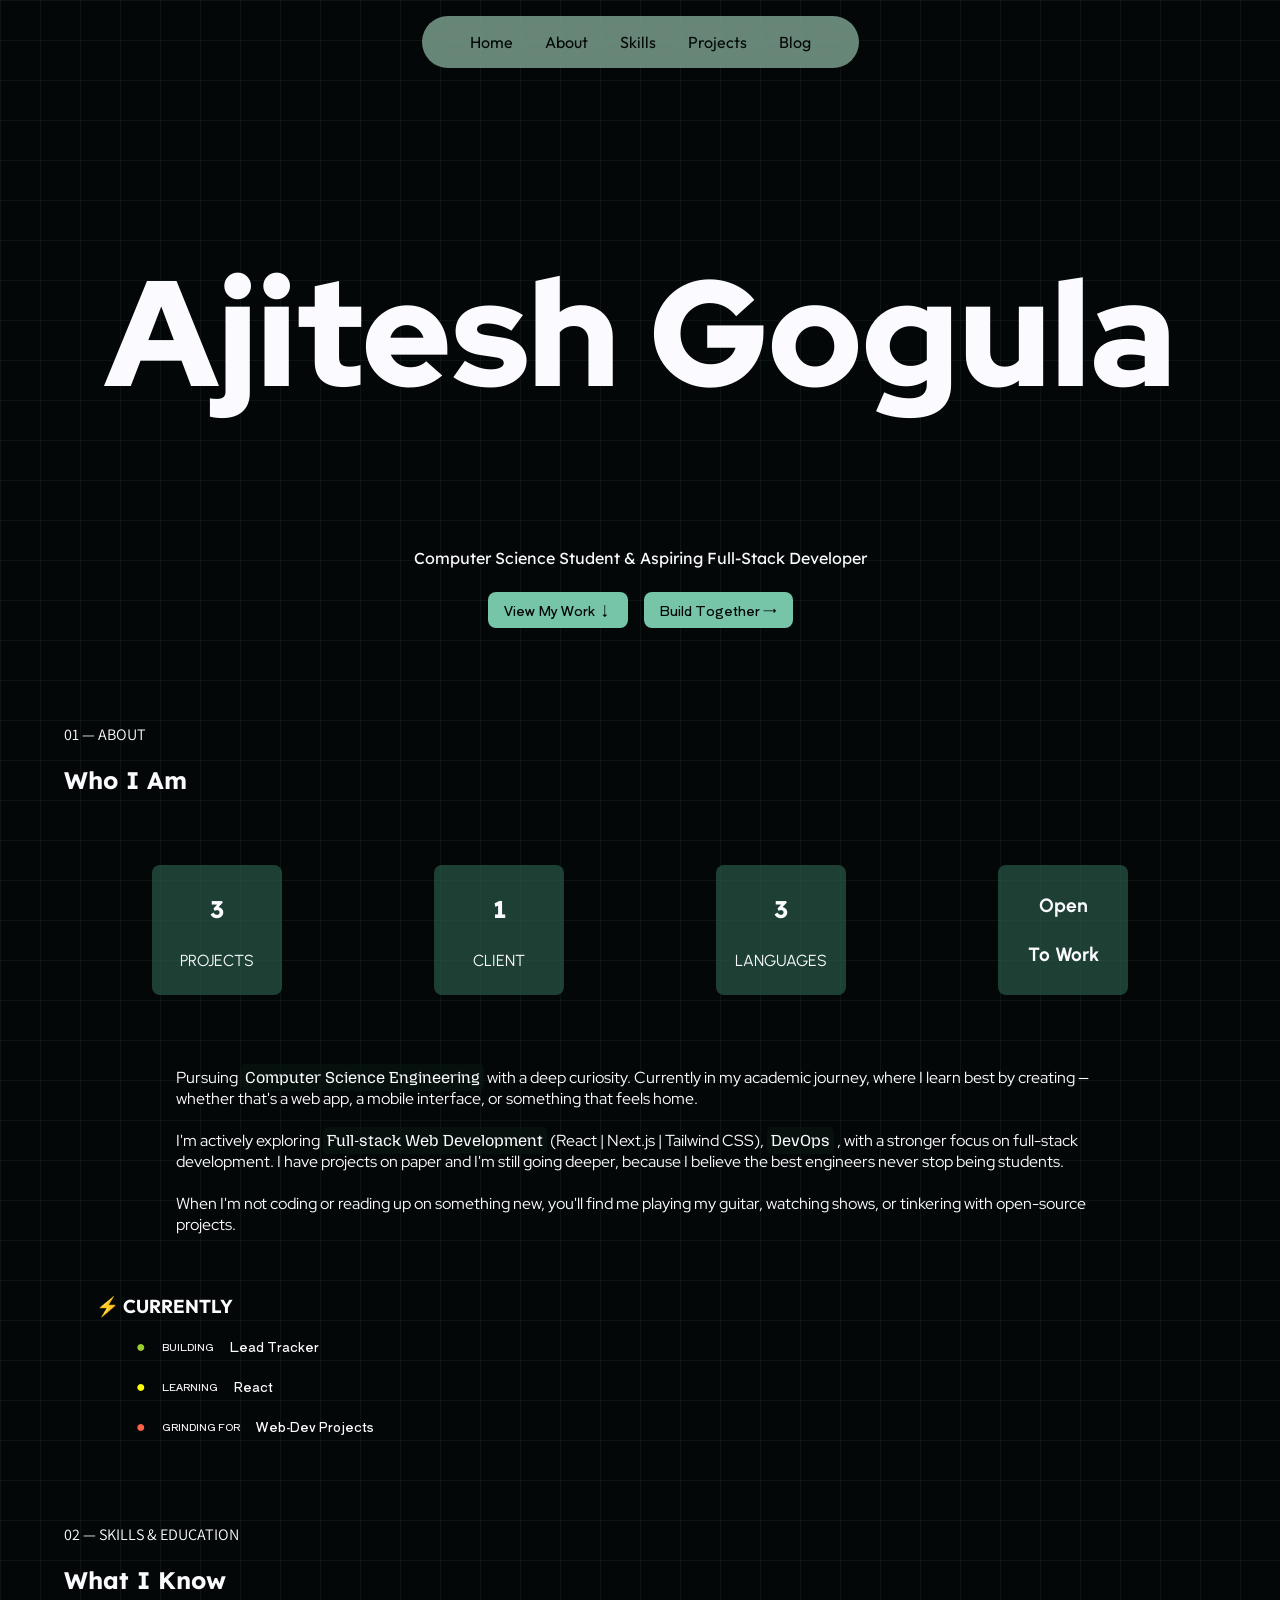
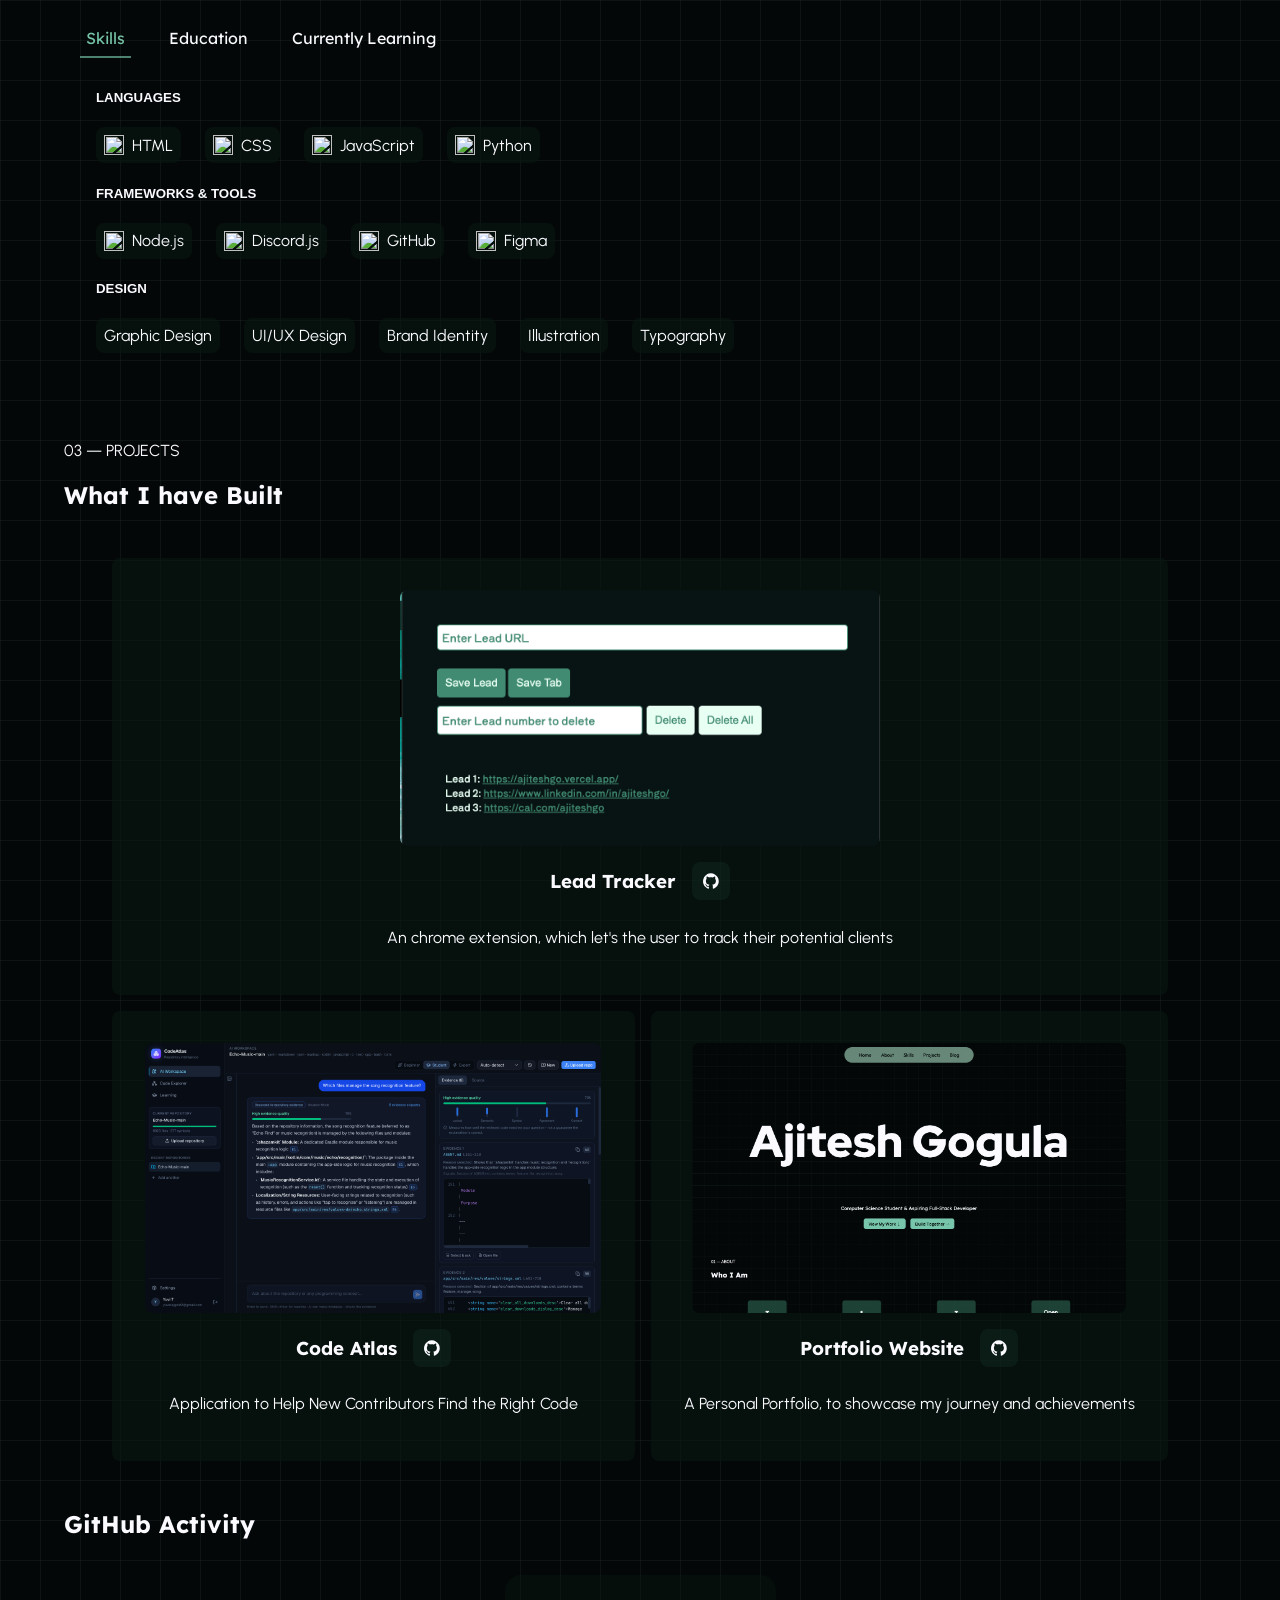
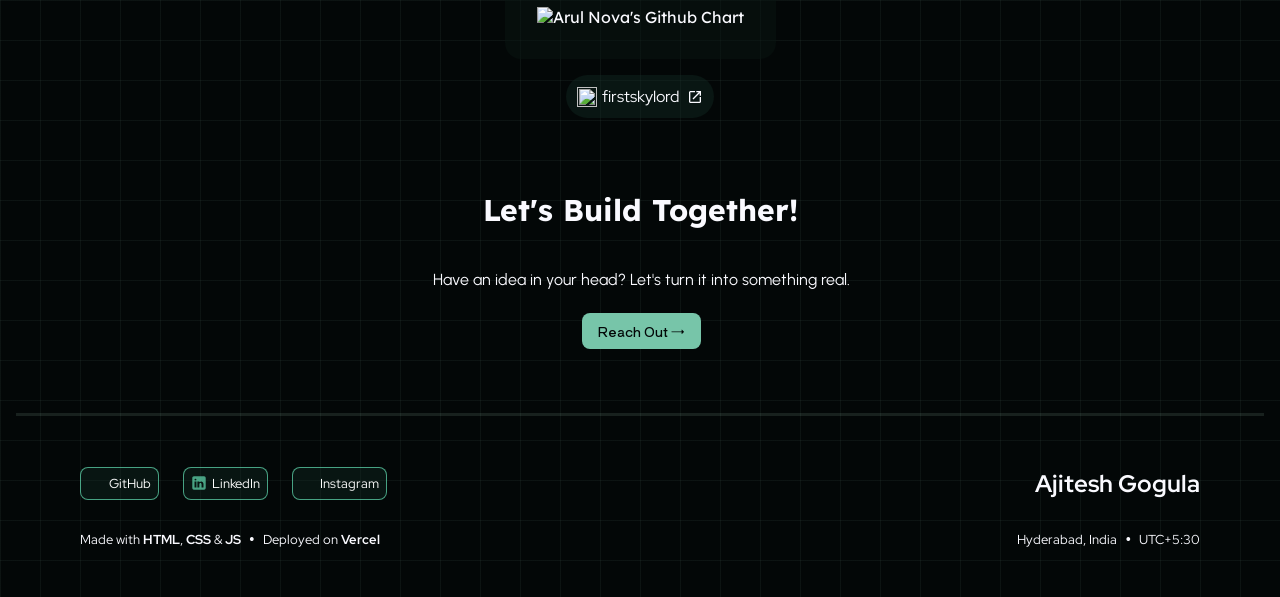
==== commit 7f02c3ca: "Updated the About section" ====
--- a/index.html
+++ b/index.html
@@ -91,19 +91,20 @@
 
       <div class="aboutdesc">
         <p>
-          Pursuing <code>Computer Science Engineering</code> with a focused
-          curiosity and a hands-on approach. Currently in my academic journey,
-          where I learn best by creating — whether that's a web app, a mobile
-          interface, or something that sits closer to the infrastructure layer.
+          Pursuing <code>Computer Science Engineering</code> with a deep
+          curiosity. Currently in my academic journey, where I learn best by
+          creating — whether that's a web app, a mobile interface, or something
+          that feels home.
           <br />
           <br />
 
           I'm actively exploring
           <code>Full-stack Web Development</code> (React | Next.js | Tailwind
-          CSS), <code>DevOps</code>, and the <code>AI & ML space</code>, with a
-          stronger focus on full-stack development. I have projects on paper and
-          I'm still going deeper, because I believe the best engineers never
-          stop being students.
+          CSS), <code>DevOps</code>
+          <!-- and the <code>AI & ML space</code> -->, with a stronger focus on
+          full-stack development. I have projects on paper and I'm still going
+          deeper, because I believe the best engineers never stop being
+          students.
           <br />
           <br />
 
@@ -119,7 +120,7 @@
         <div class="currentitem">
           <a style="color: yellowgreen">●</a>
           <a class="currenttitle"> BUILDING </a>
-          <a class="currentdesc">My Portfolio</a>
+          <a class="currentdesc">Lead Tracker</a>
         </div>
         ‎
         <div class="currentitem">
@@ -131,7 +132,7 @@
         <div class="currentitem">
           <a style="color: tomato">●</a>
           <a class="currenttitle"> GRINDING FOR </a>
-          <a class="currentdesc">Freelance Web-Dev Projects</a>
+          <a class="currentdesc">Web-Dev Projects</a>
         </div>
       </div>
     </section>
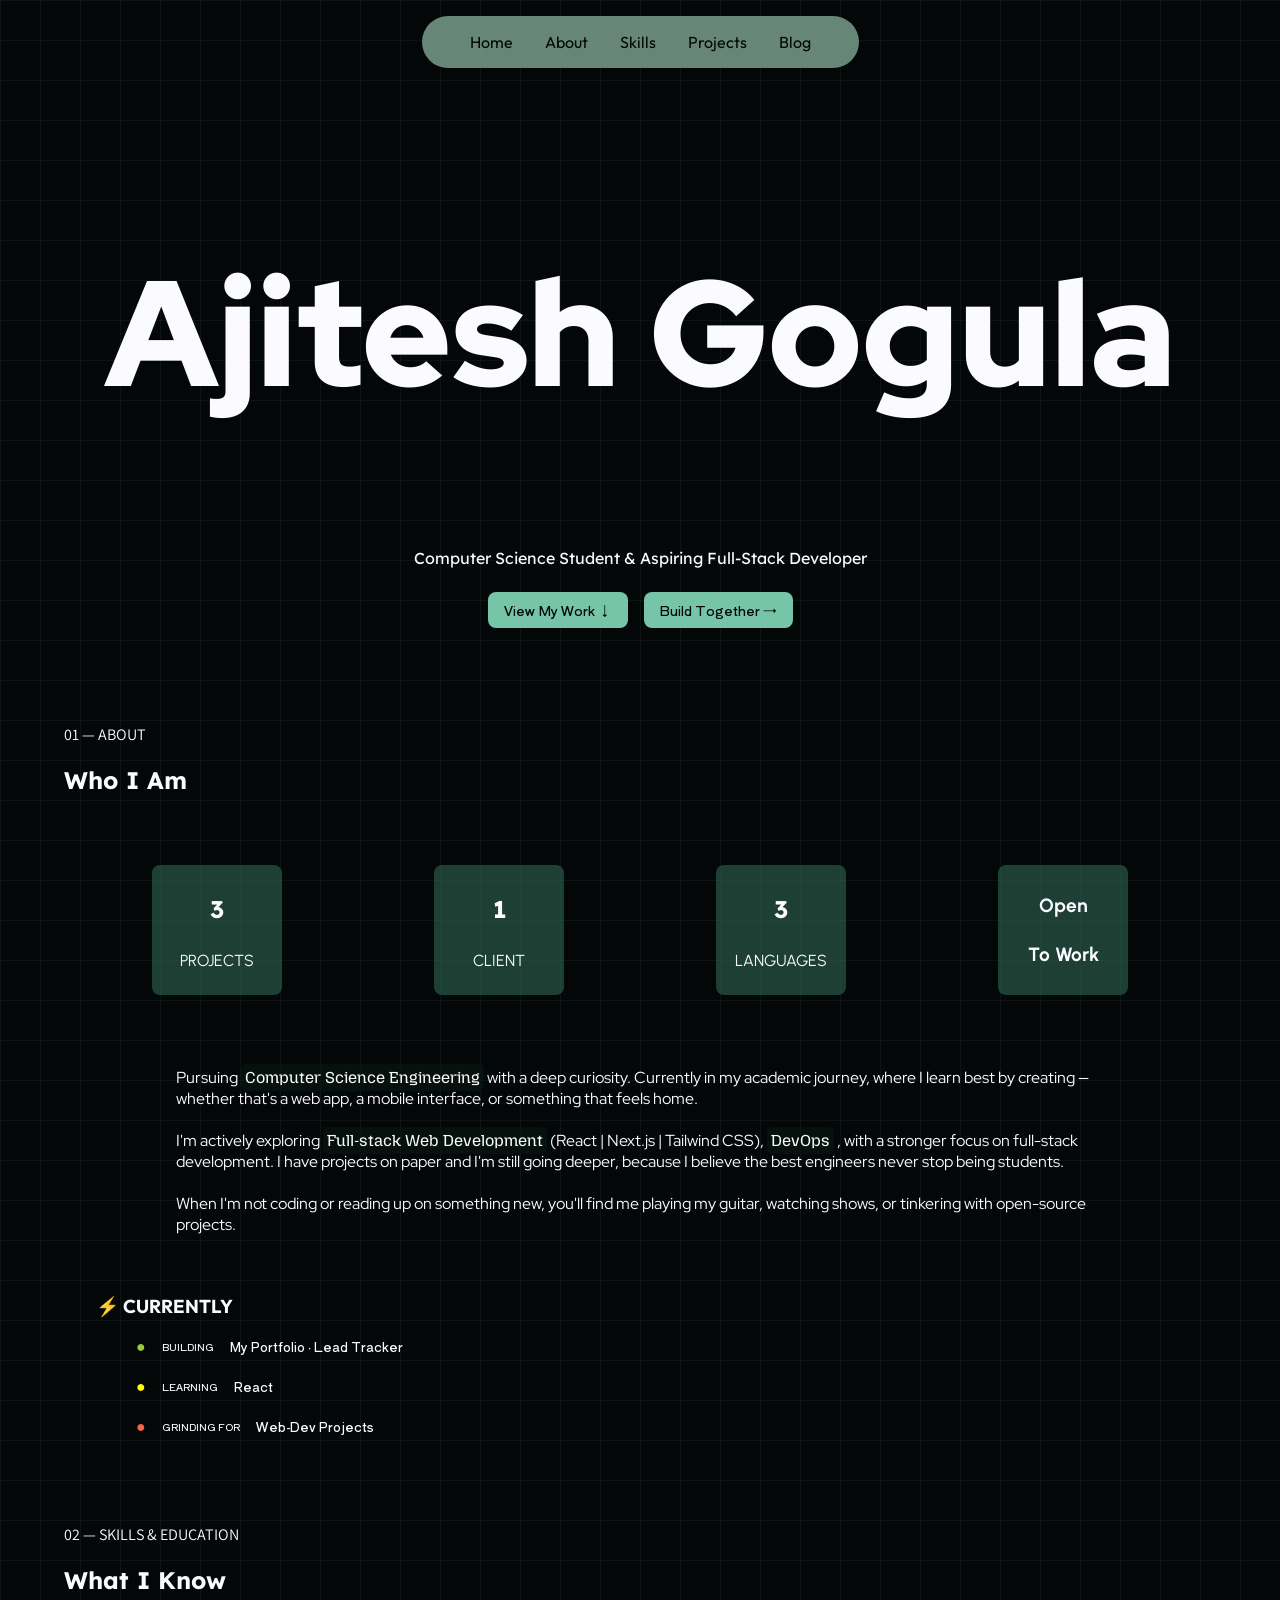
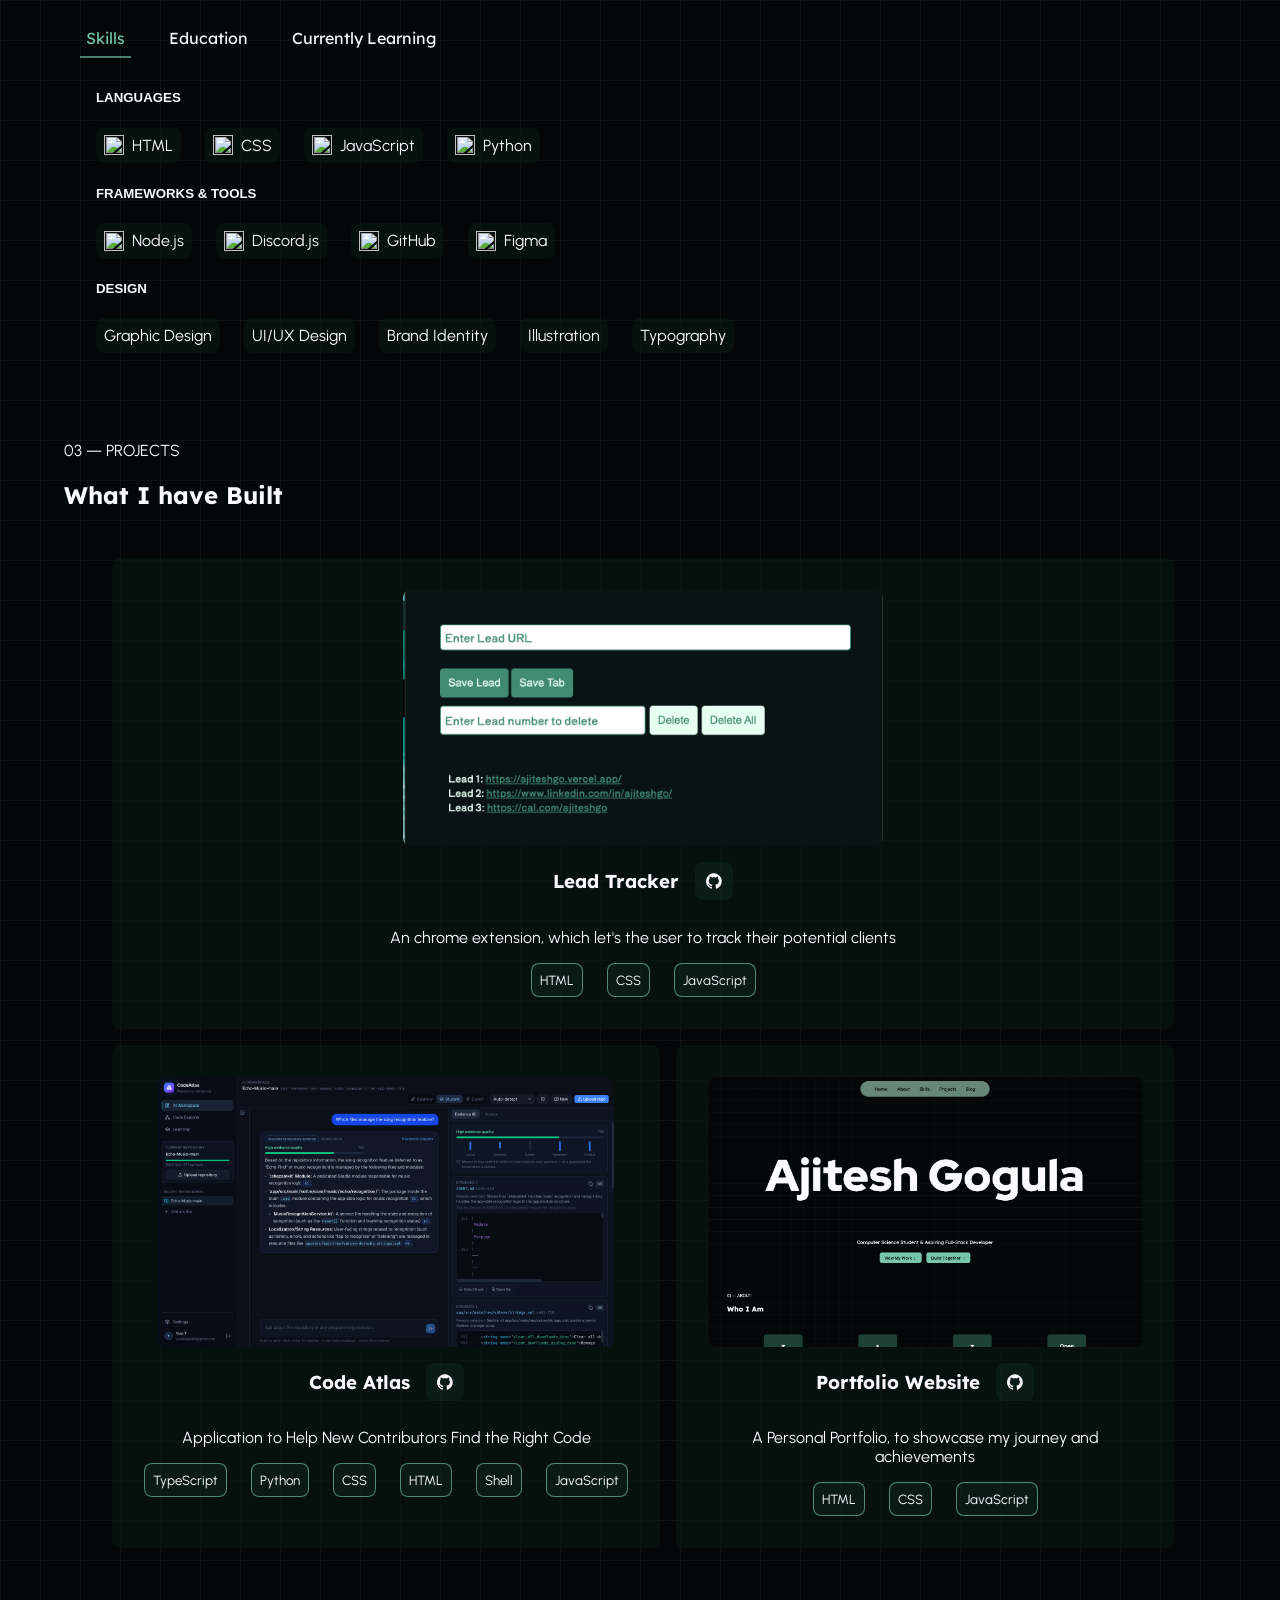
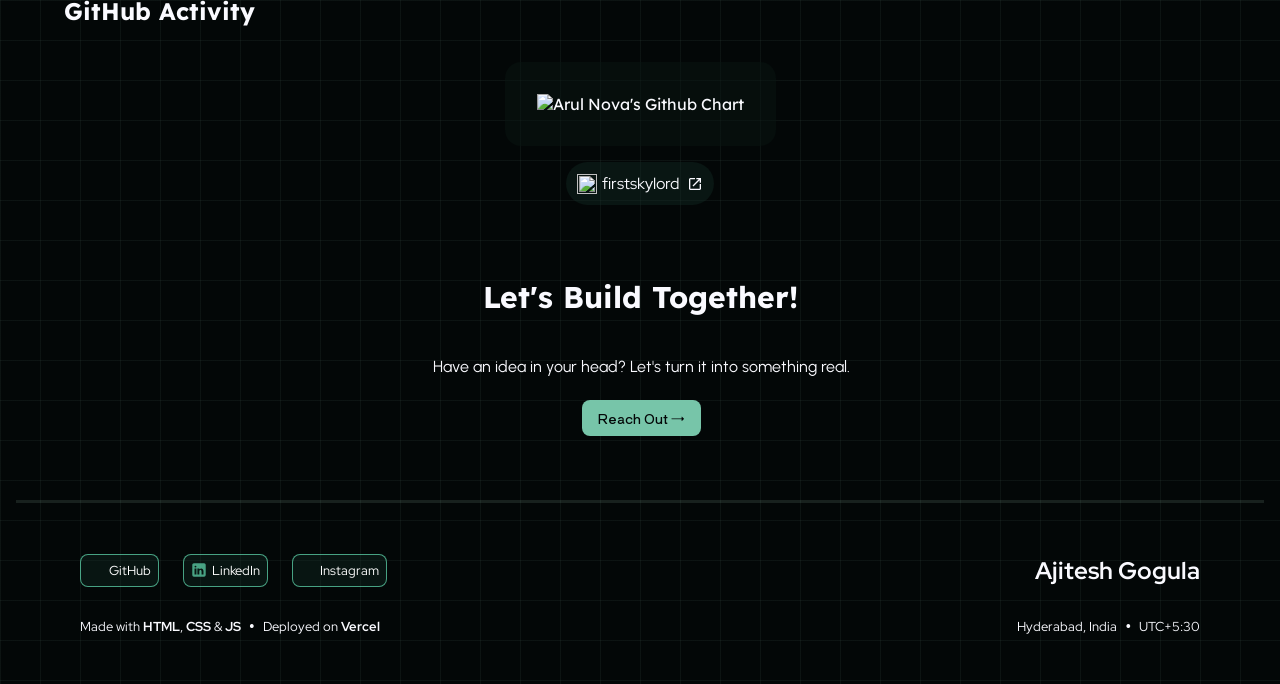
==== commit bf6b75dc: "Made the Languages of Project explicit; Made email animation better in Contact" ====
--- a/index.html
+++ b/index.html
@@ -120,7 +120,7 @@
         <div class="currentitem">
           <a style="color: yellowgreen">●</a>
           <a class="currenttitle"> BUILDING </a>
-          <a class="currentdesc">Lead Tracker</a>
+          <a class="currentdesc">My Portfolio ∙ Lead Tracker</a>
         </div>
         ‎
         <div class="currentitem">
@@ -395,6 +395,11 @@
             An chrome extension, which let's the user to track their potential
             clients
           </p>
+          <div class="techStack">
+            <small>HTML</small>
+            <small>CSS</small>
+            <small>JavaScript</small>
+          </div>
         </div>
         <div class="project" style="grid-area: box-2">
           <img src="./MediaLib/WebsiteMedia/Code Atlas.png" />
@@ -429,6 +434,14 @@
             </a>
           </div>
           <p>Application to Help New Contributors Find the Right Code</p>
+          <div class="techStack">
+            <small>TypeScript</small>
+            <small>Python</small>
+            <small>CSS</small>
+            <small>HTML</small>
+            <small>Shell</small>
+            <small>JavaScript</small>
+          </div>
         </div>
         <div class="project" style="grid-area: box-3">
           <img src="./MediaLib/WebsiteMedia/Portfolio Website.png" />
@@ -463,6 +476,11 @@
             </a>
           </div>
           <p>A Personal Portfolio, to showcase my journey and achievements</p>
+          <div class="techStack">
+            <small>HTML</small>
+            <small>CSS</small>
+            <small>JavaScript</small>
+          </div>
         </div>
       </div>
 
--- a/Styles/index.css
+++ b/Styles/index.css
@@ -610,7 +610,8 @@
   font-family: "Lexend", sans-serif;
 }
 
-.Projects p {
+.Projects p,
+.ProjectList small {
   font-family: "Urbanist", sans-serif;
 }
 
@@ -678,6 +679,20 @@
   border: 0.25px solid #77c5a9a6;
 }
 
+.techStack {
+  display: flex;
+  align-items: center;
+  justify-content: center;
+  gap: 1.5rem;
+}
+
+.techStack small {
+  background-color: #1631285b;
+  border: 0.25px solid #77c5a9a6;
+  padding: 0.5rem;
+  border-radius: 0.5rem;
+}
+
 .gitactivity {
   display: flex;
   flex-direction: column;
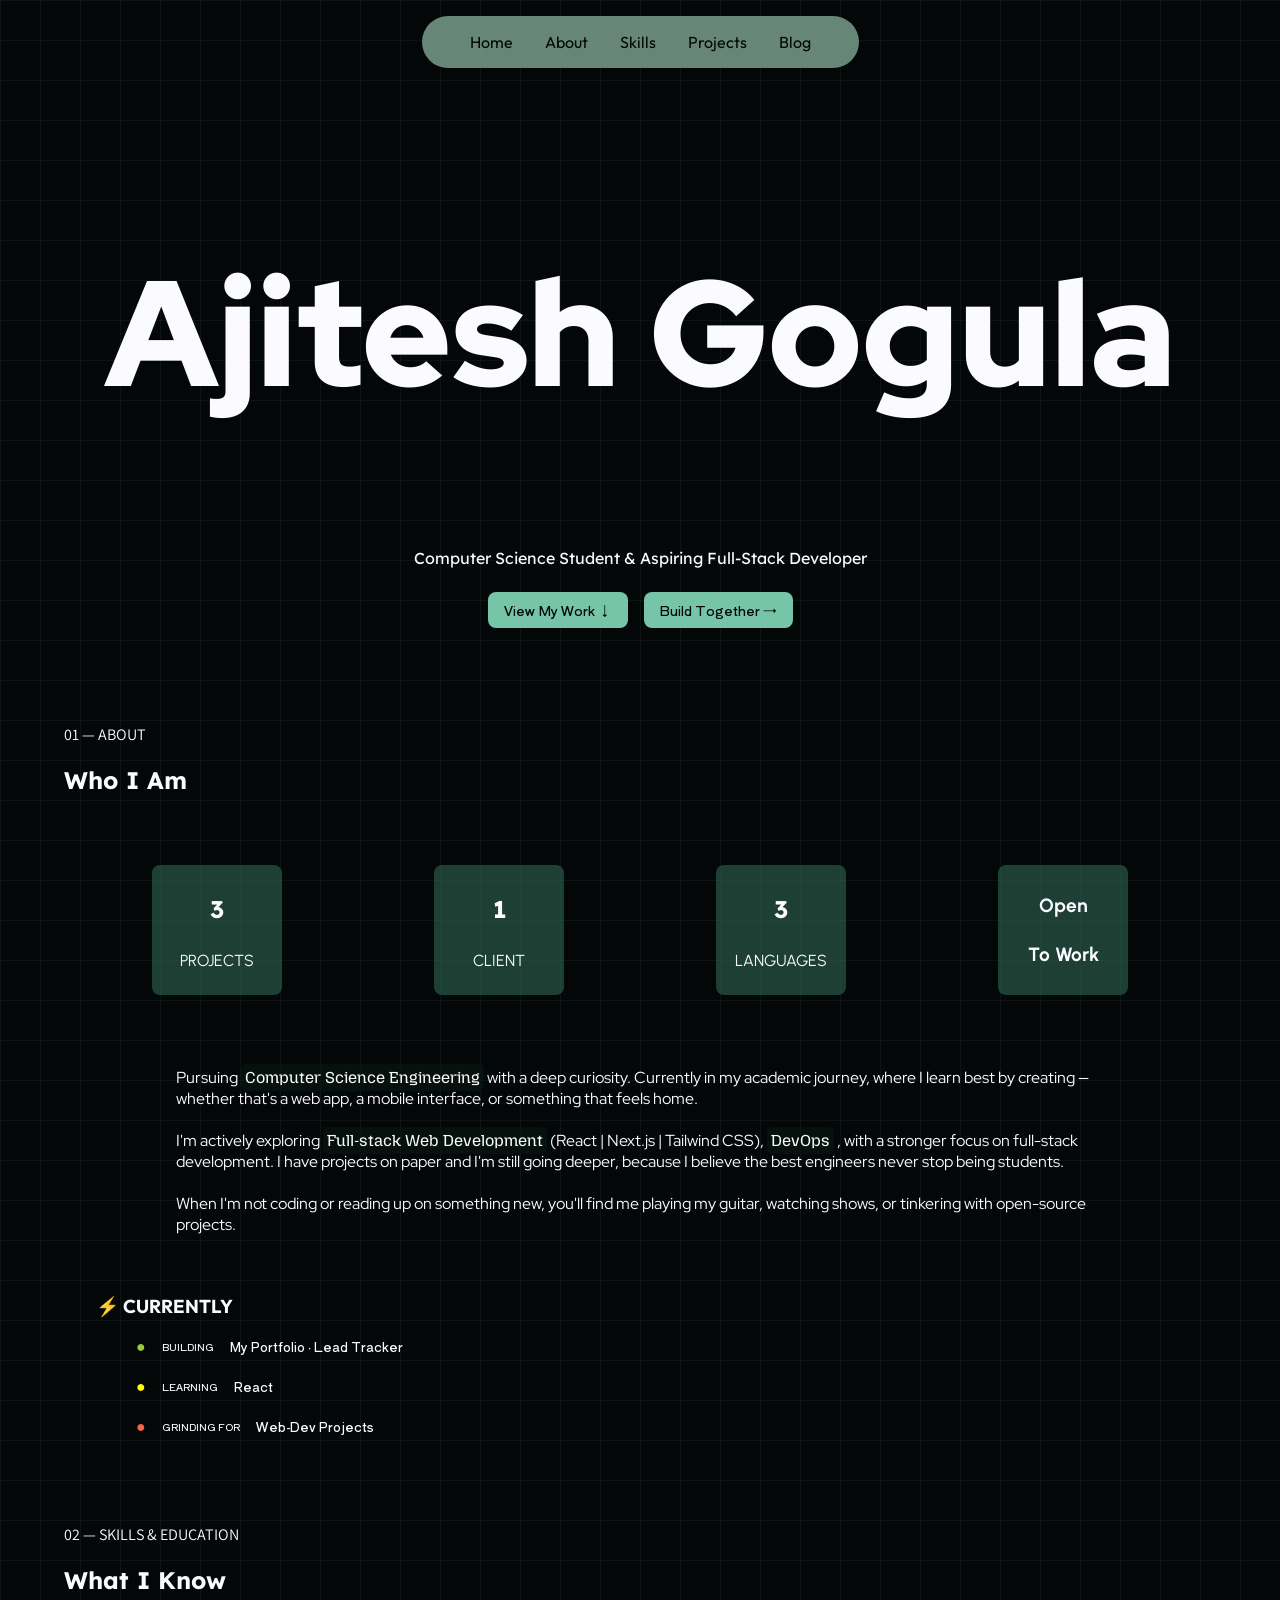
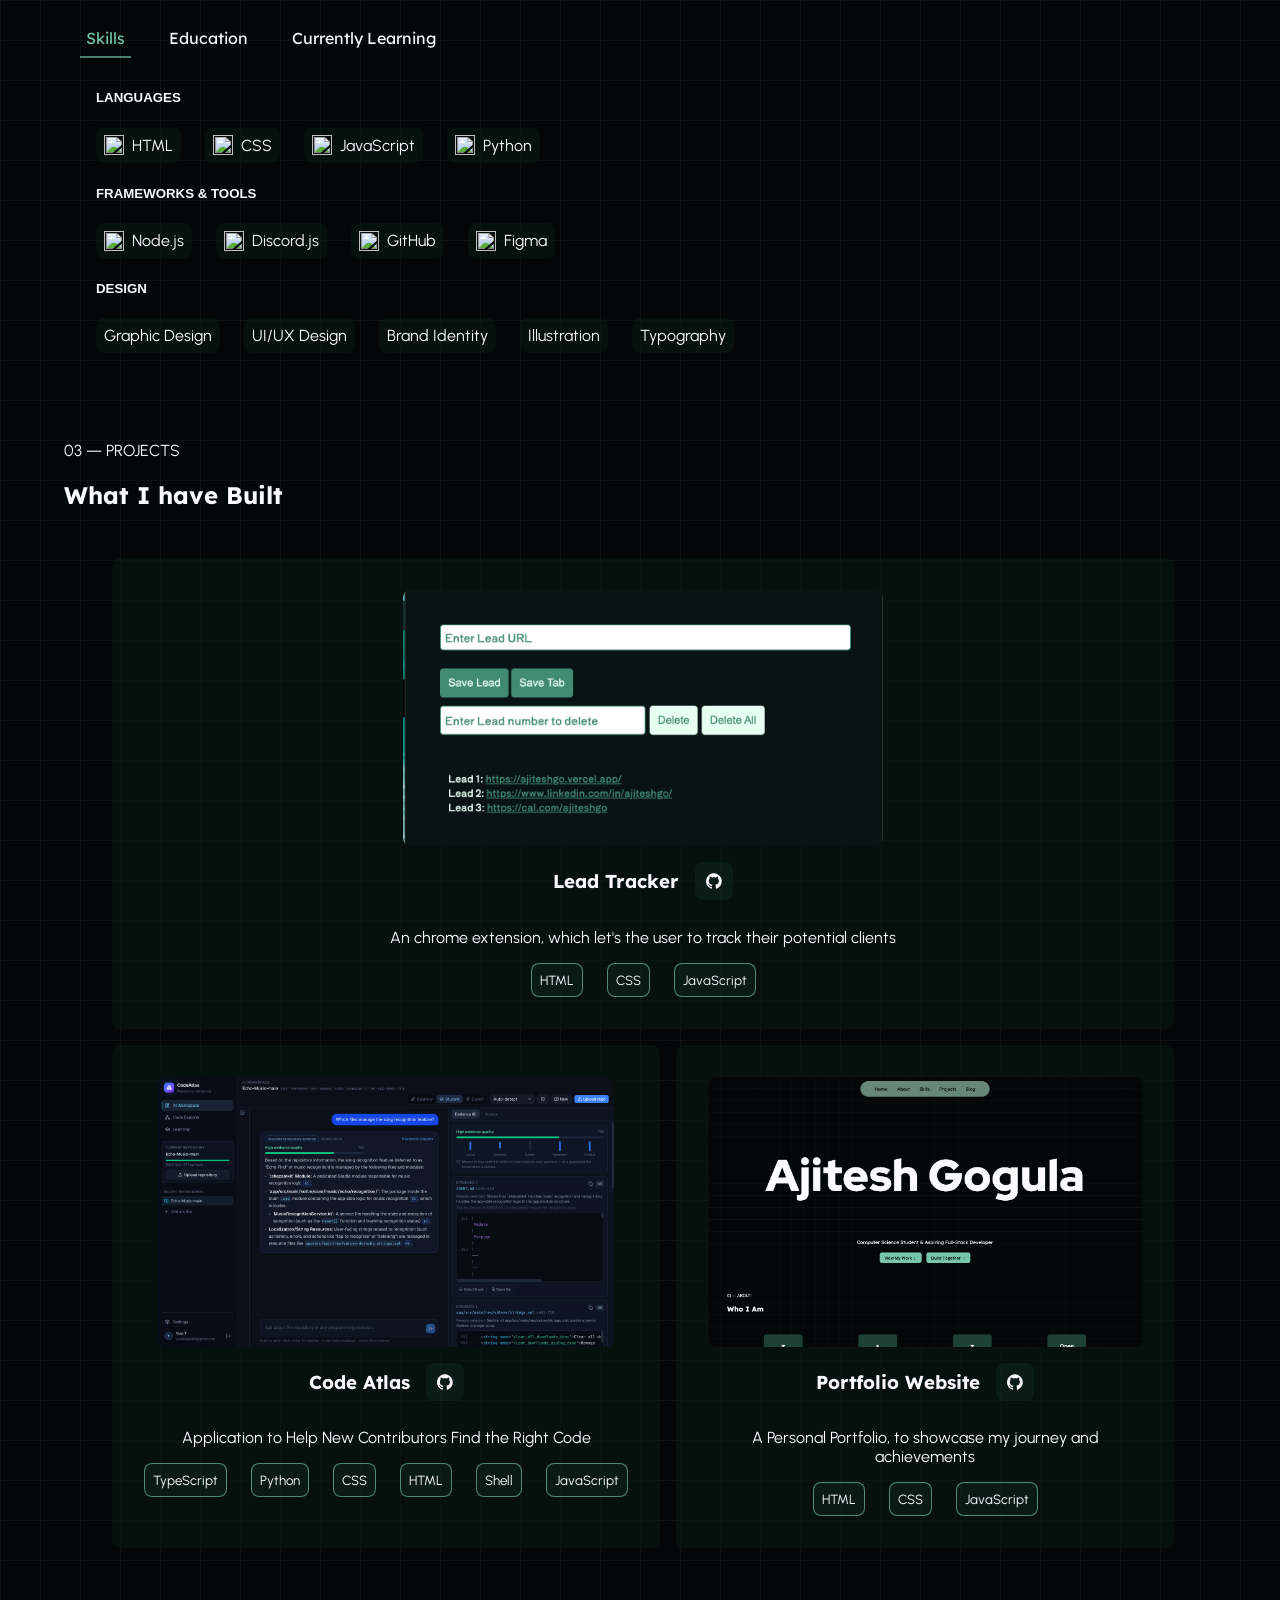
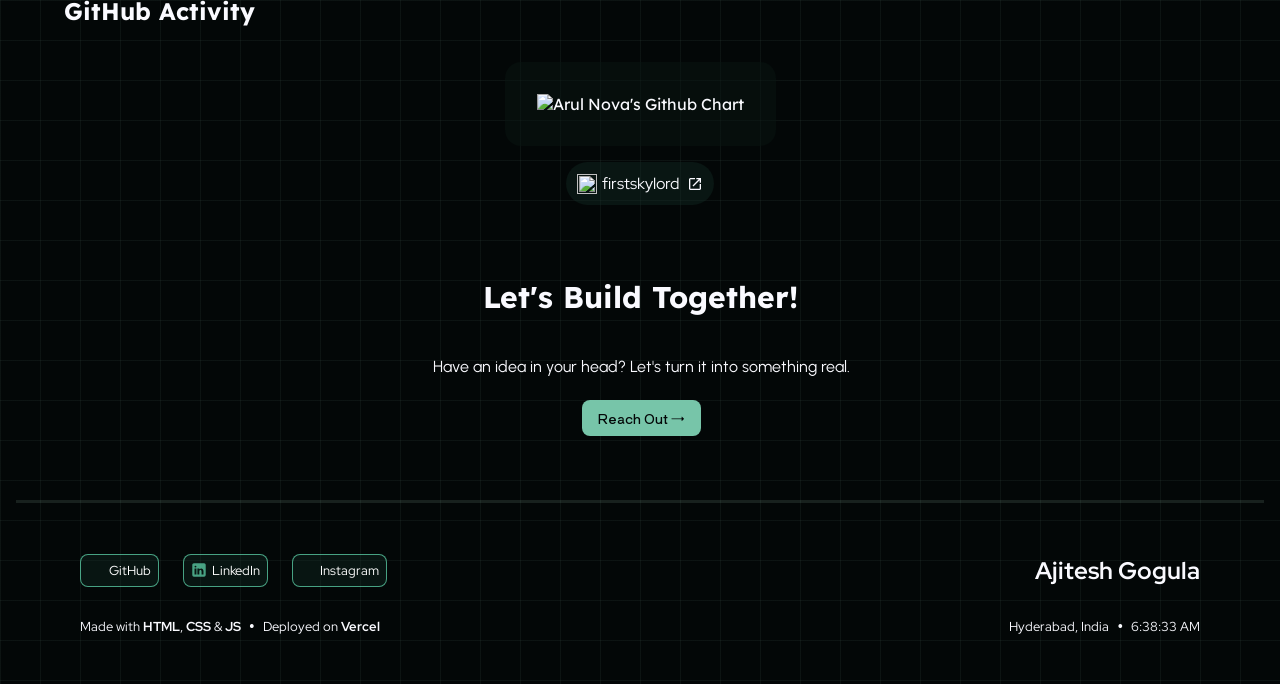
==== commit 25f8f2c2: "Added footer.js for dynamic timezone updation" ====
--- a/index.html
+++ b/index.html
@@ -12,6 +12,7 @@
     <script src="./Scripts/index-about.js" defer></script>
     <script src="./Scripts/index-projects.js" defer></script>
     <script src="./Scripts/index-skills.js" defer></script>
+    <script src="./Scripts/footer.js" defer></script>
   </head>
 
   <body>
@@ -539,14 +540,14 @@
       <div class="Footer">
         <div class="TopFooter">
           <div class="TopLeftFoot">
-            <a href="https://github.com/firstskylord/">
+            <a href="https://github.com/firstskylord/" target="_blank">
               <img
                 class="SocialIcon"
                 src="https://img.icons8.com/?size=100&id=3tC9EQumUAuq&format=png&color=6beec0a6"
               />
               GitHub
             </a>
-            <a href="https://linkedin.com/in/ajiteshgo/">
+            <a href="https://linkedin.com/in/ajiteshgo/" target="_blank">
               <svg
                 xmlns="http://www.w3.org/2000/svg"
                 width="16px"
@@ -579,7 +580,7 @@
               </svg>
               LinkedIn
             </a>
-            <a href="https://instagram.com/ajiteshgo/">
+            <a href="https://instagram.com/ajiteshgo/" target="_blank">
               <img
                 class="SocialIcon"
                 src="https://img.icons8.com/?size=100&id=32292&format=png&color=00F6A0"
@@ -601,7 +602,7 @@
             </a>
           </div>
           <div class="BotRightFoot">
-            <a>Hyderabad, India</a> • <a>UTC+5:30</a>
+            <a>Hyderabad, India</a> • <a id="clock">UTC+5:30</a>
           </div>
         </div>
       </div>
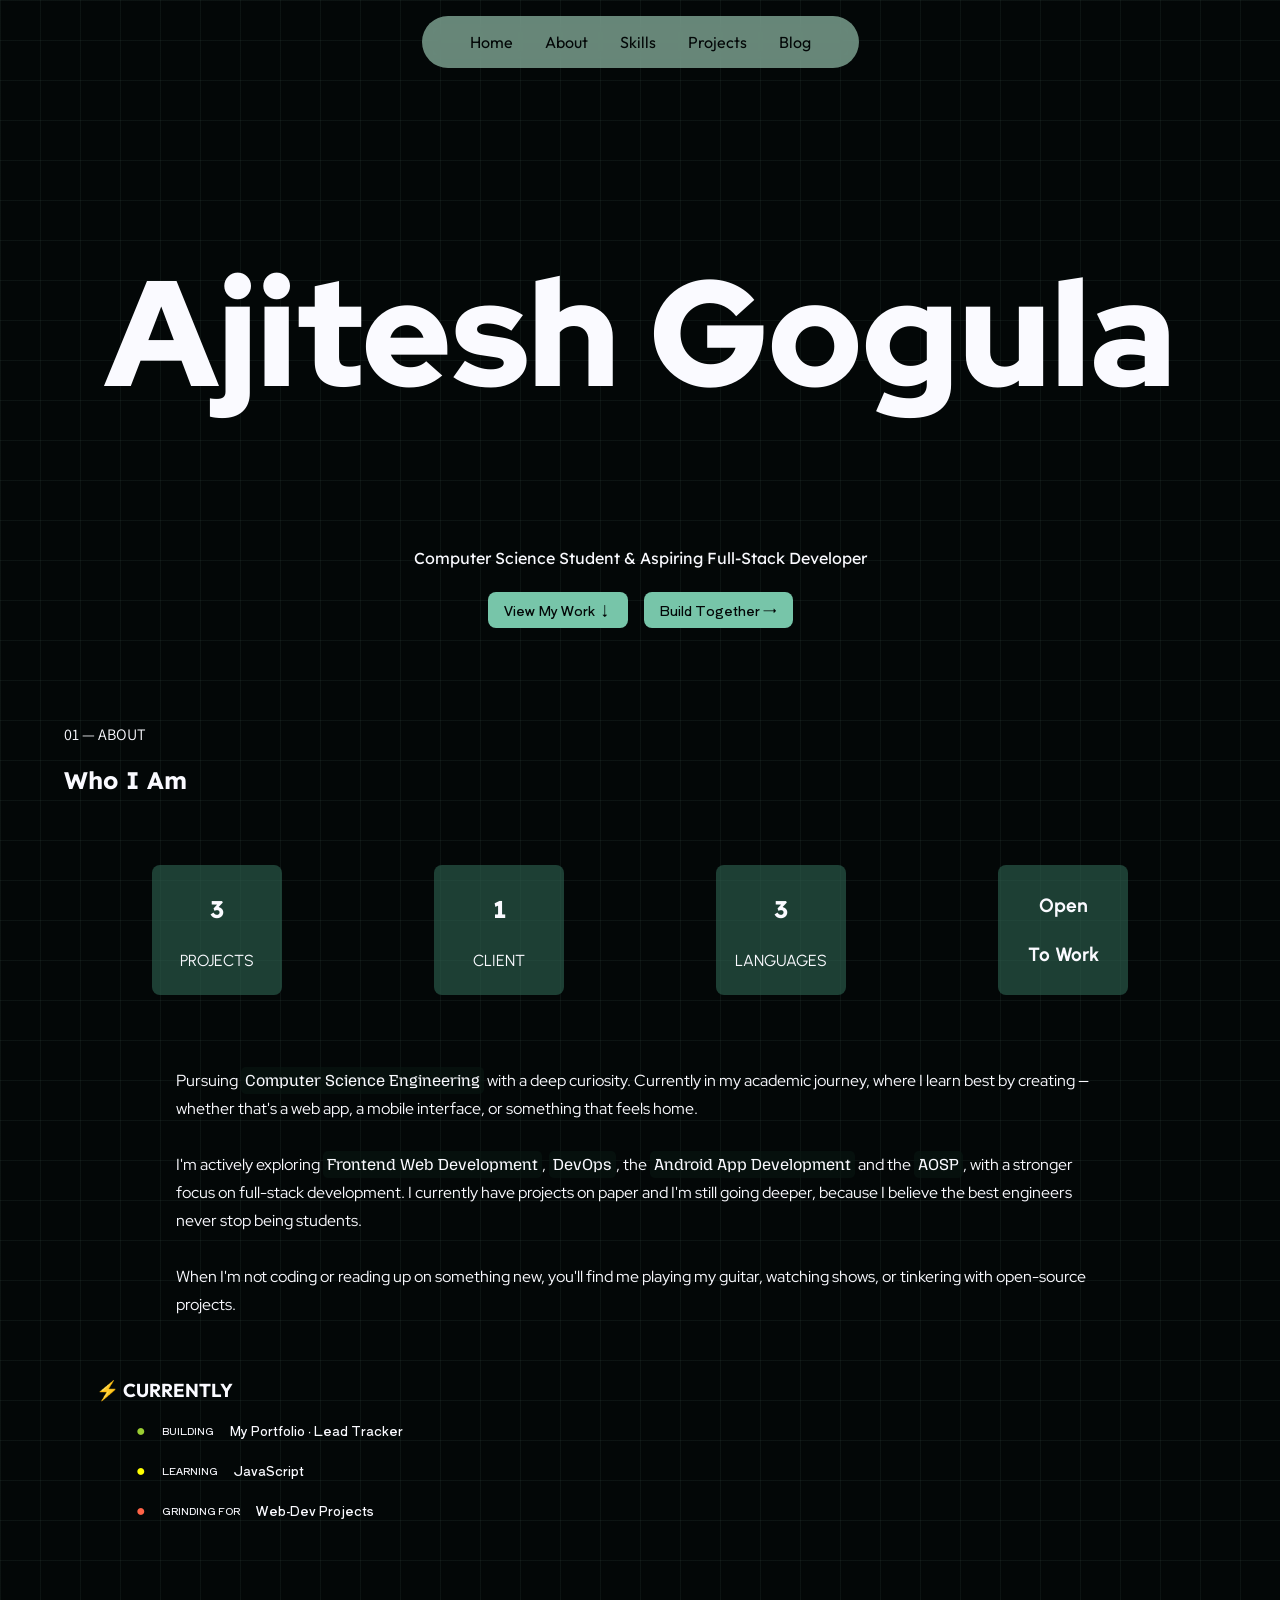
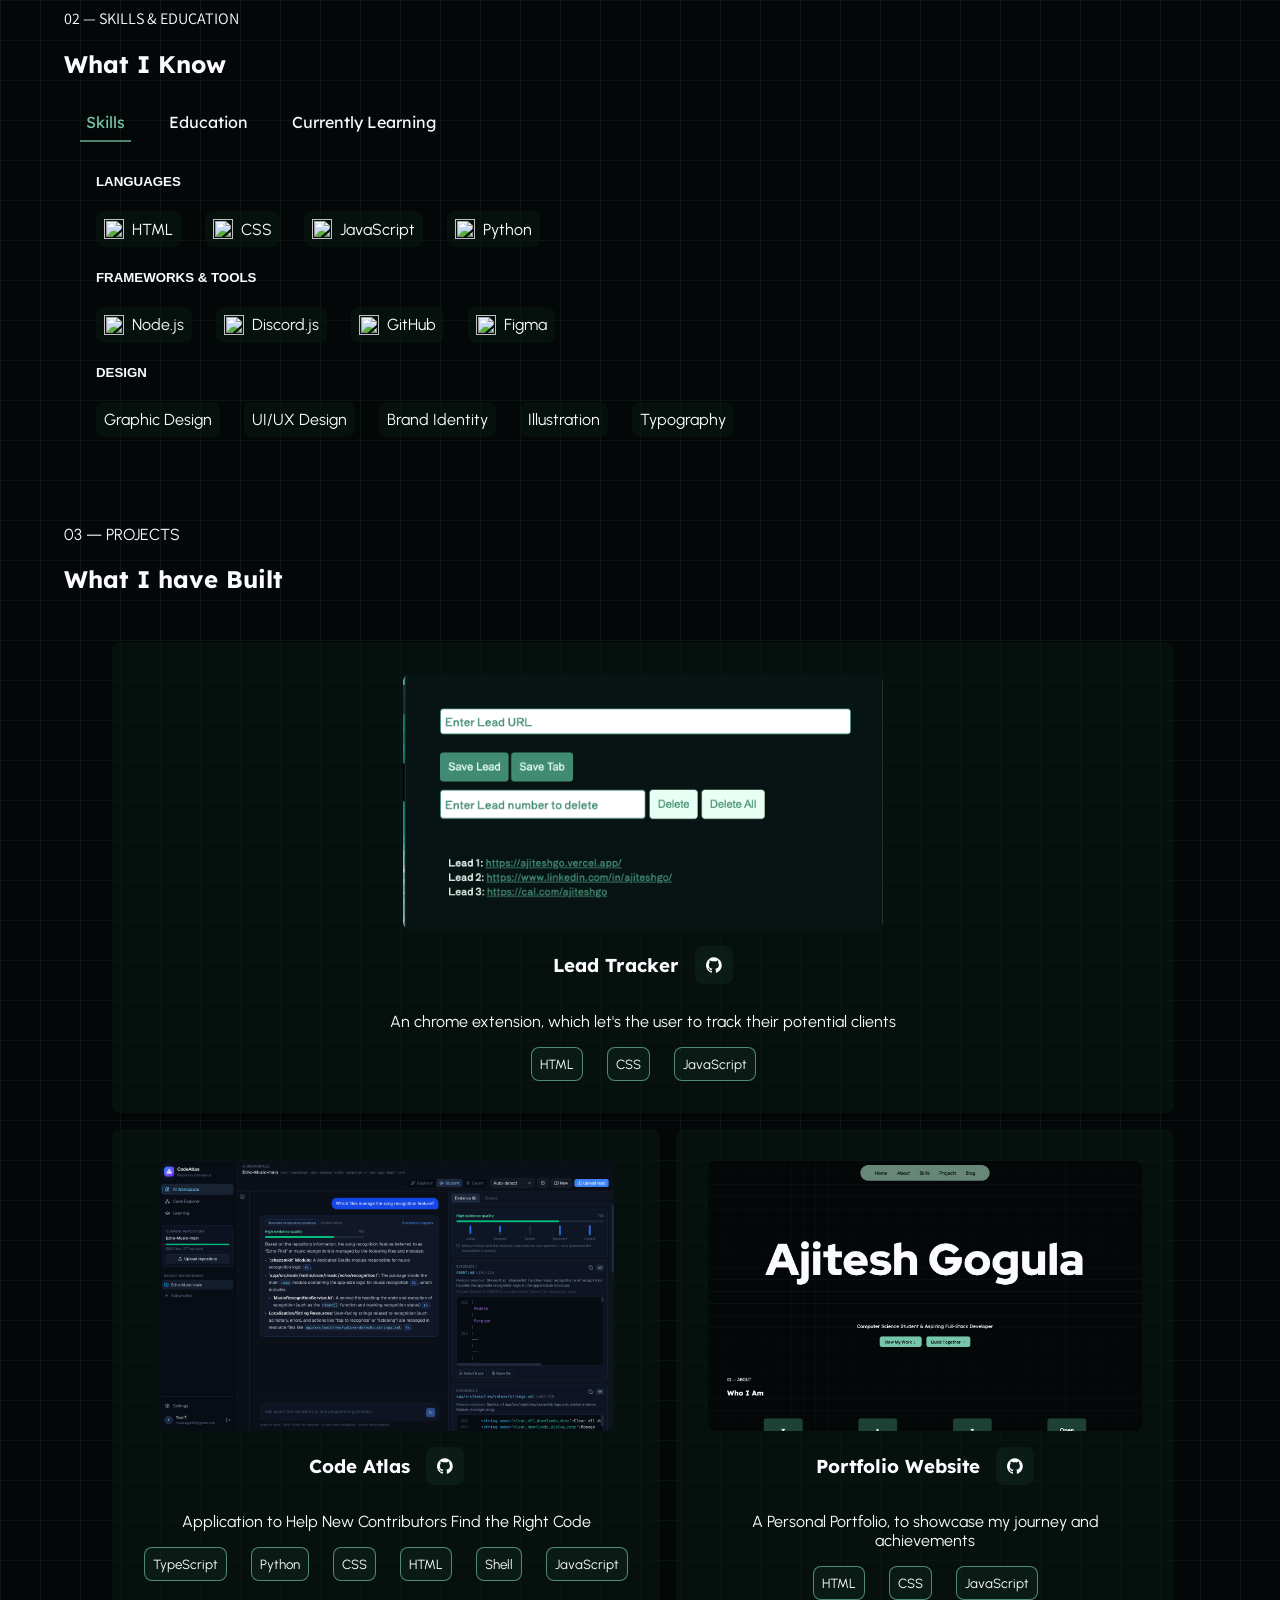
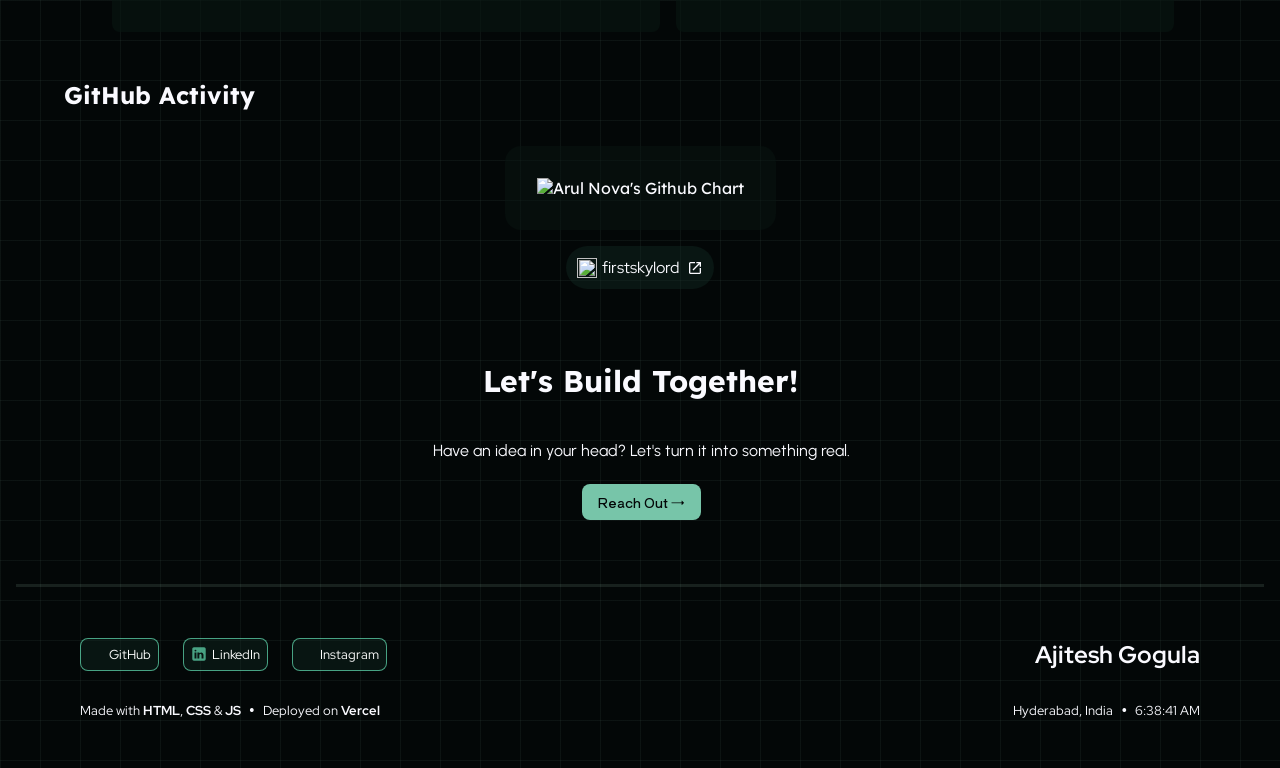
==== commit bf786e89: "Updated line-height for hr elements and modified project focus in the About section" ====
--- a/index.html
+++ b/index.html
@@ -100,12 +100,12 @@
           <br />
 
           I'm actively exploring
-          <code>Full-stack Web Development</code> (React | Next.js | Tailwind
-          CSS), <code>DevOps</code>
-          <!-- and the <code>AI & ML space</code> -->, with a stronger focus on
-          full-stack development. I have projects on paper and I'm still going
-          deeper, because I believe the best engineers never stop being
-          students.
+          <code>Frontend Web Development</code>, <code>DevOps</code>, the
+          <code>Android App Development</code> and the
+          <code title="Android Open Source Project">AOSP</code>, with a stronger
+          focus on full-stack development. I currently have projects on paper
+          and I'm still going deeper, because I believe the best engineers never
+          stop being students.
           <br />
           <br />
 
@@ -127,7 +127,7 @@
         <div class="currentitem">
           <a style="color: yellow">●</a>
           <a class="currenttitle"> LEARNING </a>
-          <a class="currentdesc">React</a>
+          <a class="currentdesc">JavaScript</a>
         </div>
         ‎
         <div class="currentitem">
--- a/Styles/index.css
+++ b/Styles/index.css
@@ -298,6 +298,7 @@
   padding-left: 9rem;
   padding-right: 9rem;
   font-family: "Red Hat Display", sans-serif;
+  line-height: 1.75;
 
   cursor: default;
   user-select: none;
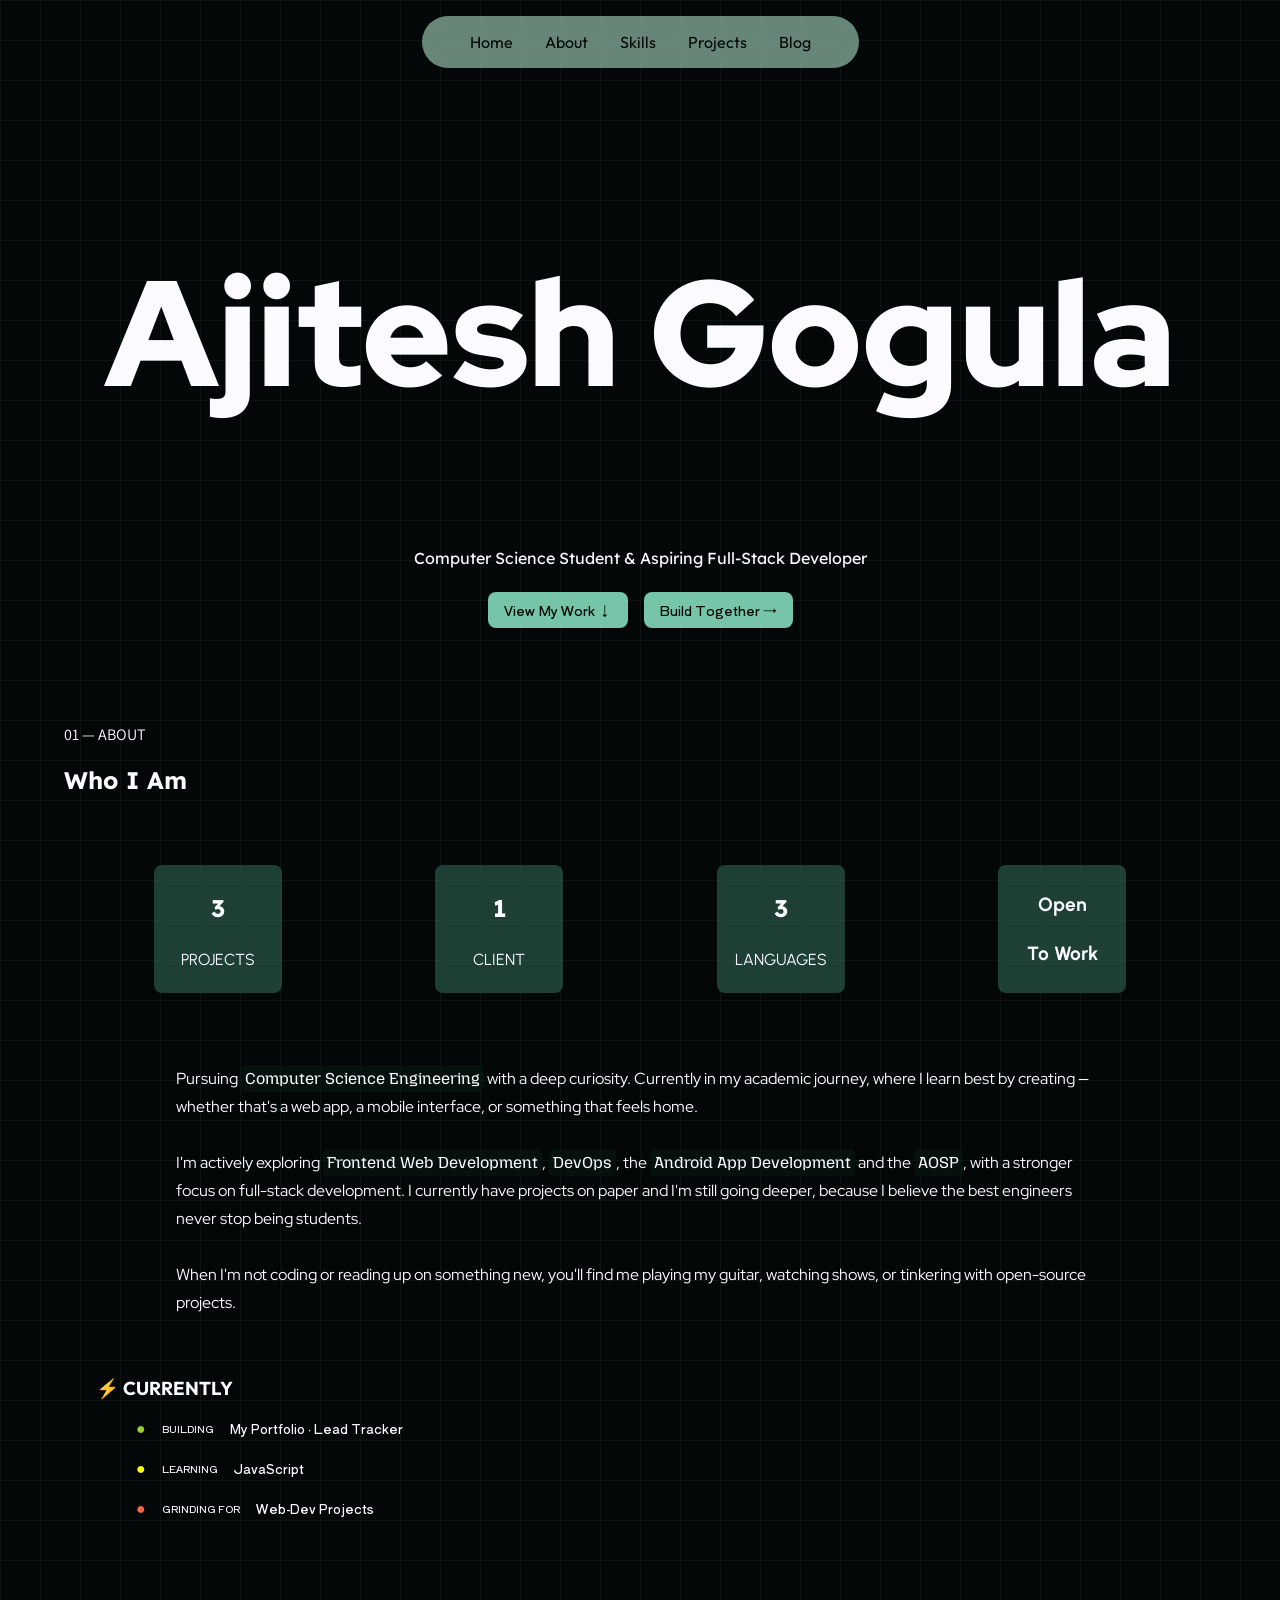
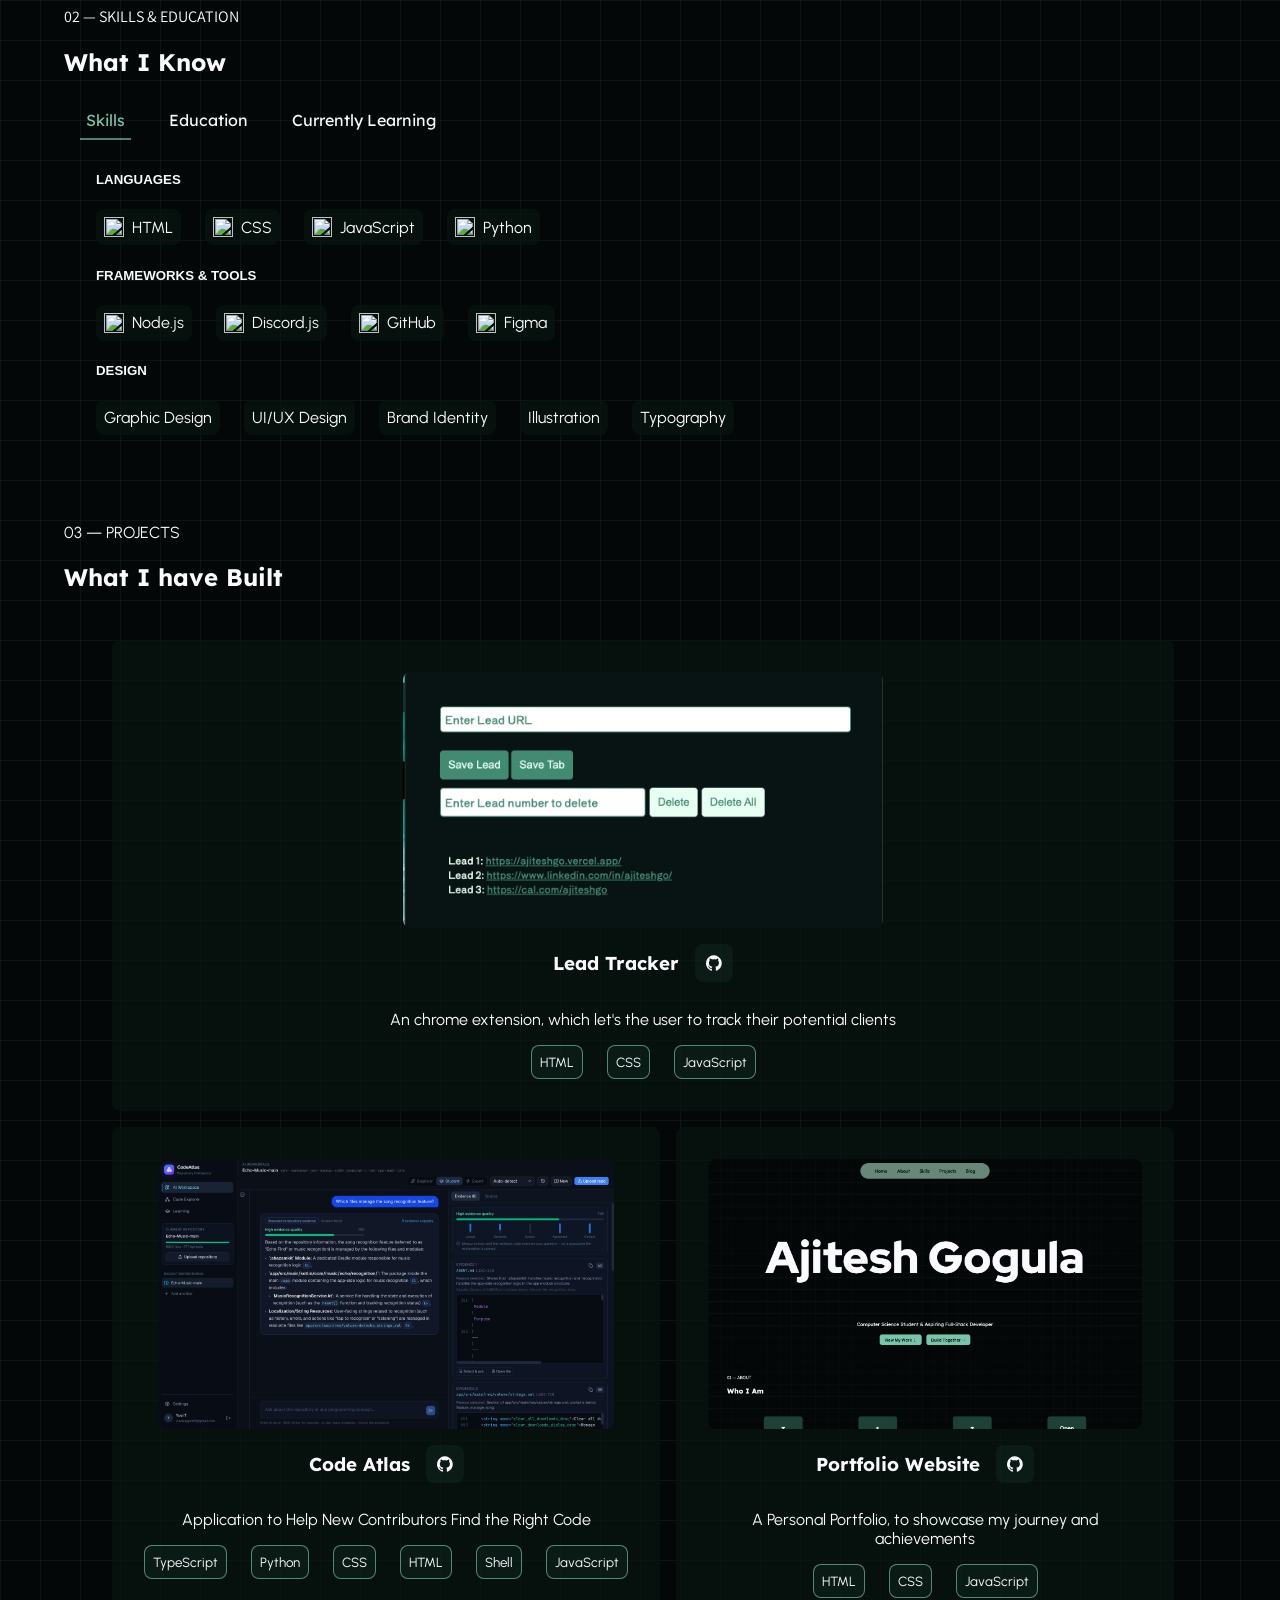
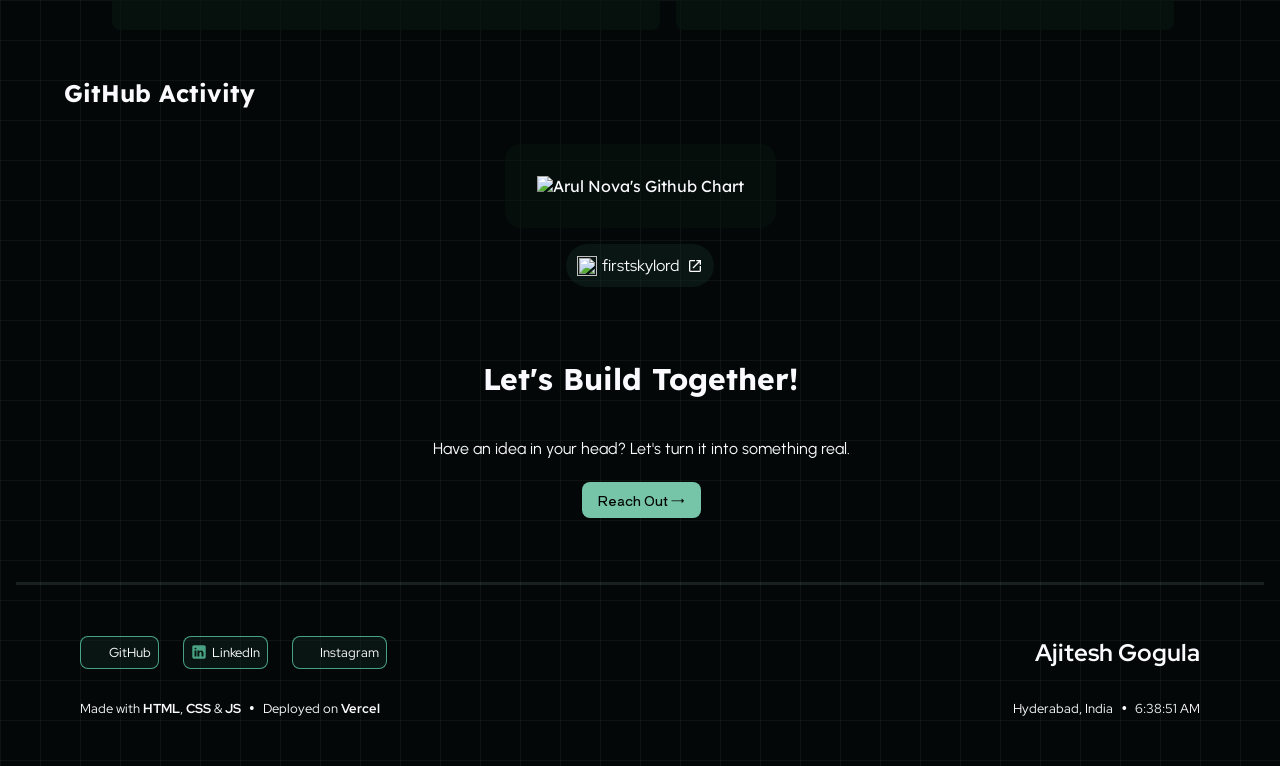
==== commit fb1f5d75: "Added a responsive CSS file to make the website responsive to the screen size" ====
--- a/index.html
+++ b/index.html
@@ -8,6 +8,7 @@
       Ajitesh Gogula | Computer Science Student & Aspiring Full-Stack Developer
     </title>
     <link rel="stylesheet" href="./Styles/index.css" />
+    <link rel="stylesheet" href="./Styles/responsiveIndex.css" />
     <link rel="icon" type="image/png" href="MediaLib/Branding/FavLogo.png" />
     <script src="./Scripts/index-about.js" defer></script>
     <script src="./Scripts/index-projects.js" defer></script>
--- a/Styles/responsiveIndex.css
+++ b/Styles/responsiveIndex.css
@@ -0,0 +1,291 @@
+/* ==========================================================================
+   RESPONSIVE STYLES (No design/visual changes, sizing & layout only)
+   ========================================================================== */
+
+/* Universal Box Sizing & Overflow Protection */
+*,
+*::before,
+*::after {
+  box-sizing: border-box;
+}
+
+html,
+body {
+  overflow-x: hidden;
+  max-width: 100%;
+}
+
+/* Ensure all images and graphics never exceed container width */
+img,
+svg {
+  max-width: 100%;
+  height: auto;
+}
+
+/* --------------------------------------------------------------------------
+   Laptops & Medium Desktops (max-width: 1200px)
+   -------------------------------------------------------------------------- */
+@media (max-width: 1200px) {
+  .HeroName {
+    font-size: 100px;
+  }
+
+  .aboutdesc {
+    padding-left: 4rem;
+    padding-right: 4rem;
+  }
+
+  .ProjectList {
+    padding-left: 2rem;
+    padding-right: 2rem;
+  }
+}
+
+/* --------------------------------------------------------------------------
+   Tablets & Mobile Devices (max-width: 768px)
+   -------------------------------------------------------------------------- */
+@media (max-width: 768px) {
+  /* Navigation Bar */
+  .NavBar {
+    padding: 0.75rem 1.5rem;
+    width: fit-content;
+    max-width: 92%;
+  }
+
+  .Nav {
+    gap: 1.25rem;
+  }
+
+  /* Hero Section */
+  .Hero {
+    margin-top: 3.5rem;
+    padding: 0 1rem;
+    text-align: center;
+  }
+
+  .HeroName {
+    font-size: clamp(2.75rem, 10vw, 5rem);
+    line-height: 1.1;
+    word-break: break-word;
+  }
+
+  .HeroTitle {
+    text-align: center;
+    font-size: 1rem;
+    padding: 0 1rem;
+  }
+
+  /* Section Headers */
+  .SecHeads {
+    padding-left: 0;
+  }
+
+  /* About Section */
+  .About {
+    padding: 0 1.25rem;
+  }
+
+  .aboutstats {
+    gap: 1.25rem;
+    justify-content: center;
+  }
+
+  .aboutdesc {
+    padding-top: 2rem;
+    padding-left: 0.5rem;
+    padding-right: 0.5rem;
+  }
+
+  .aboutcurrent {
+    padding-top: 1.5rem;
+    padding-left: 0.5rem;
+  }
+
+  .currentitem {
+    padding-left: 0;
+    flex-wrap: wrap;
+    gap: 0.5rem;
+  }
+
+  /* Skills & Education Section */
+  .Skills {
+    padding: 0 1.25rem;
+  }
+
+  .skill-tabs {
+    padding-left: 0;
+    gap: 1.25rem;
+    flex-wrap: wrap;
+  }
+
+  .skillset,
+  .current-learning {
+    padding-left: 0;
+  }
+
+  .langlist,
+  .framelist,
+  .designlist,
+  .nowlist,
+  .laterlist {
+    gap: 0.75rem;
+  }
+
+  /* Education Timeline */
+  .education {
+    margin-left: 0;
+    width: 100%;
+    max-width: 100%;
+  }
+
+  .schools {
+    width: 100%;
+    max-width: 100%;
+    padding: 1rem 1.25rem;
+  }
+
+  /* Projects Section */
+  .Projects {
+    padding: 0 1.25rem;
+  }
+
+  .ProjectList {
+    grid-template-areas:
+      "box-1"
+      "box-2"
+      "box-3";
+    grid-template-columns: 1fr;
+    padding-left: 0;
+    padding-right: 0;
+    margin-top: 2rem;
+    margin-bottom: 2rem;
+  }
+
+  .ProjectList .project {
+    padding: 1.5rem 1rem;
+  }
+
+  .ProjectList .project img {
+    max-width: 100%;
+    width: 100%;
+    height: auto;
+    max-height: 270px;
+    object-fit: cover;
+  }
+
+  .techStack {
+    flex-wrap: wrap;
+    gap: 0.5rem;
+  }
+
+  /* GitHub Activity */
+  .gitactivity {
+    padding-left: 0.5rem;
+    padding-right: 0.5rem;
+  }
+
+  .activitygraph {
+    padding: 1rem;
+    width: 100%;
+    height: auto;
+  }
+
+  /* Build Together */
+  .BuildSecHead,
+  .BuildTogeSec {
+    text-align: center;
+    padding-left: 1rem;
+    padding-right: 1rem;
+  }
+
+  /* Footer */
+  .Footer {
+    padding-left: 1.25rem;
+    padding-right: 1.25rem;
+    padding-bottom: 2rem;
+  }
+
+  .TopFooter {
+    flex-direction: column-reverse;
+    gap: 1.5rem;
+    align-items: center;
+    text-align: center;
+  }
+
+  .TopLeftFoot {
+    justify-content: center;
+    gap: 0.75rem;
+  }
+
+  .BottomFooter {
+    flex-direction: column;
+    gap: 0.75rem;
+    align-items: center;
+    text-align: center;
+  }
+
+  .BotLeftFoot,
+  .BotRightFoot {
+    justify-content: center;
+    flex-wrap: wrap;
+    text-align: center;
+  }
+}
+
+/* --------------------------------------------------------------------------
+   Small Mobile Devices (max-width: 480px)
+   -------------------------------------------------------------------------- */
+@media (max-width: 480px) {
+  .NavBar {
+    padding: 0.6rem 1rem;
+    max-width: 95%;
+  }
+
+  .Nav {
+    gap: 0.75rem;
+  }
+
+  .Nav a {
+    font-size: 0.85rem;
+  }
+
+  .HeroButtons {
+    flex-direction: column;
+    align-items: center;
+    width: 100%;
+    gap: 0.75rem;
+  }
+
+  .HeroButtons a {
+    width: 80%;
+    text-align: center;
+  }
+
+  .aboutstats {
+    gap: 0.75rem;
+  }
+
+  .projectcount,
+  .clientcount,
+  .languagecount,
+  .workstatus {
+    width: 7.25rem;
+    height: 7.25rem;
+  }
+
+  .schools {
+    flex-direction: column;
+    align-items: flex-start;
+    gap: 0.75rem;
+  }
+
+  .schoolsImg img {
+    max-width: 60px;
+    max-height: 60px;
+  }
+
+  .gitbutt {
+    font-size: 14px;
+    padding: 8px 14px;
+  }
+}
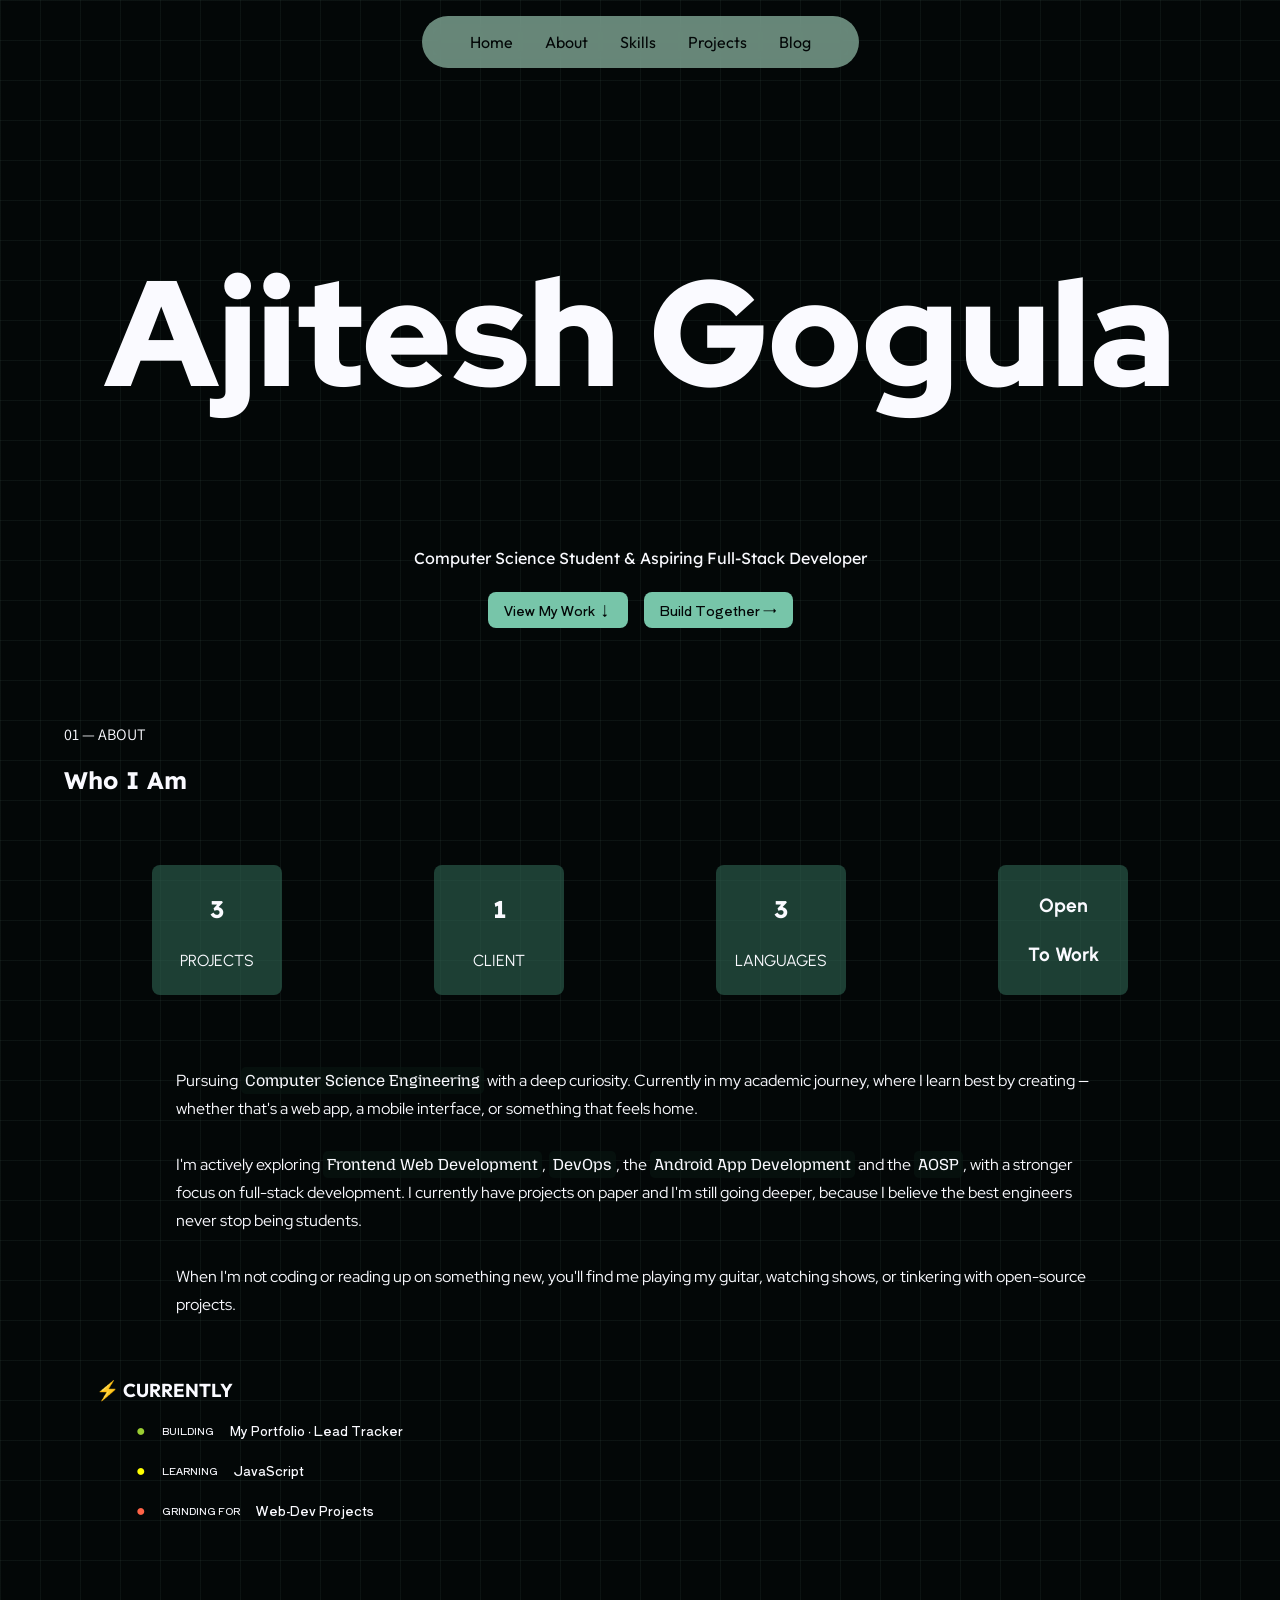
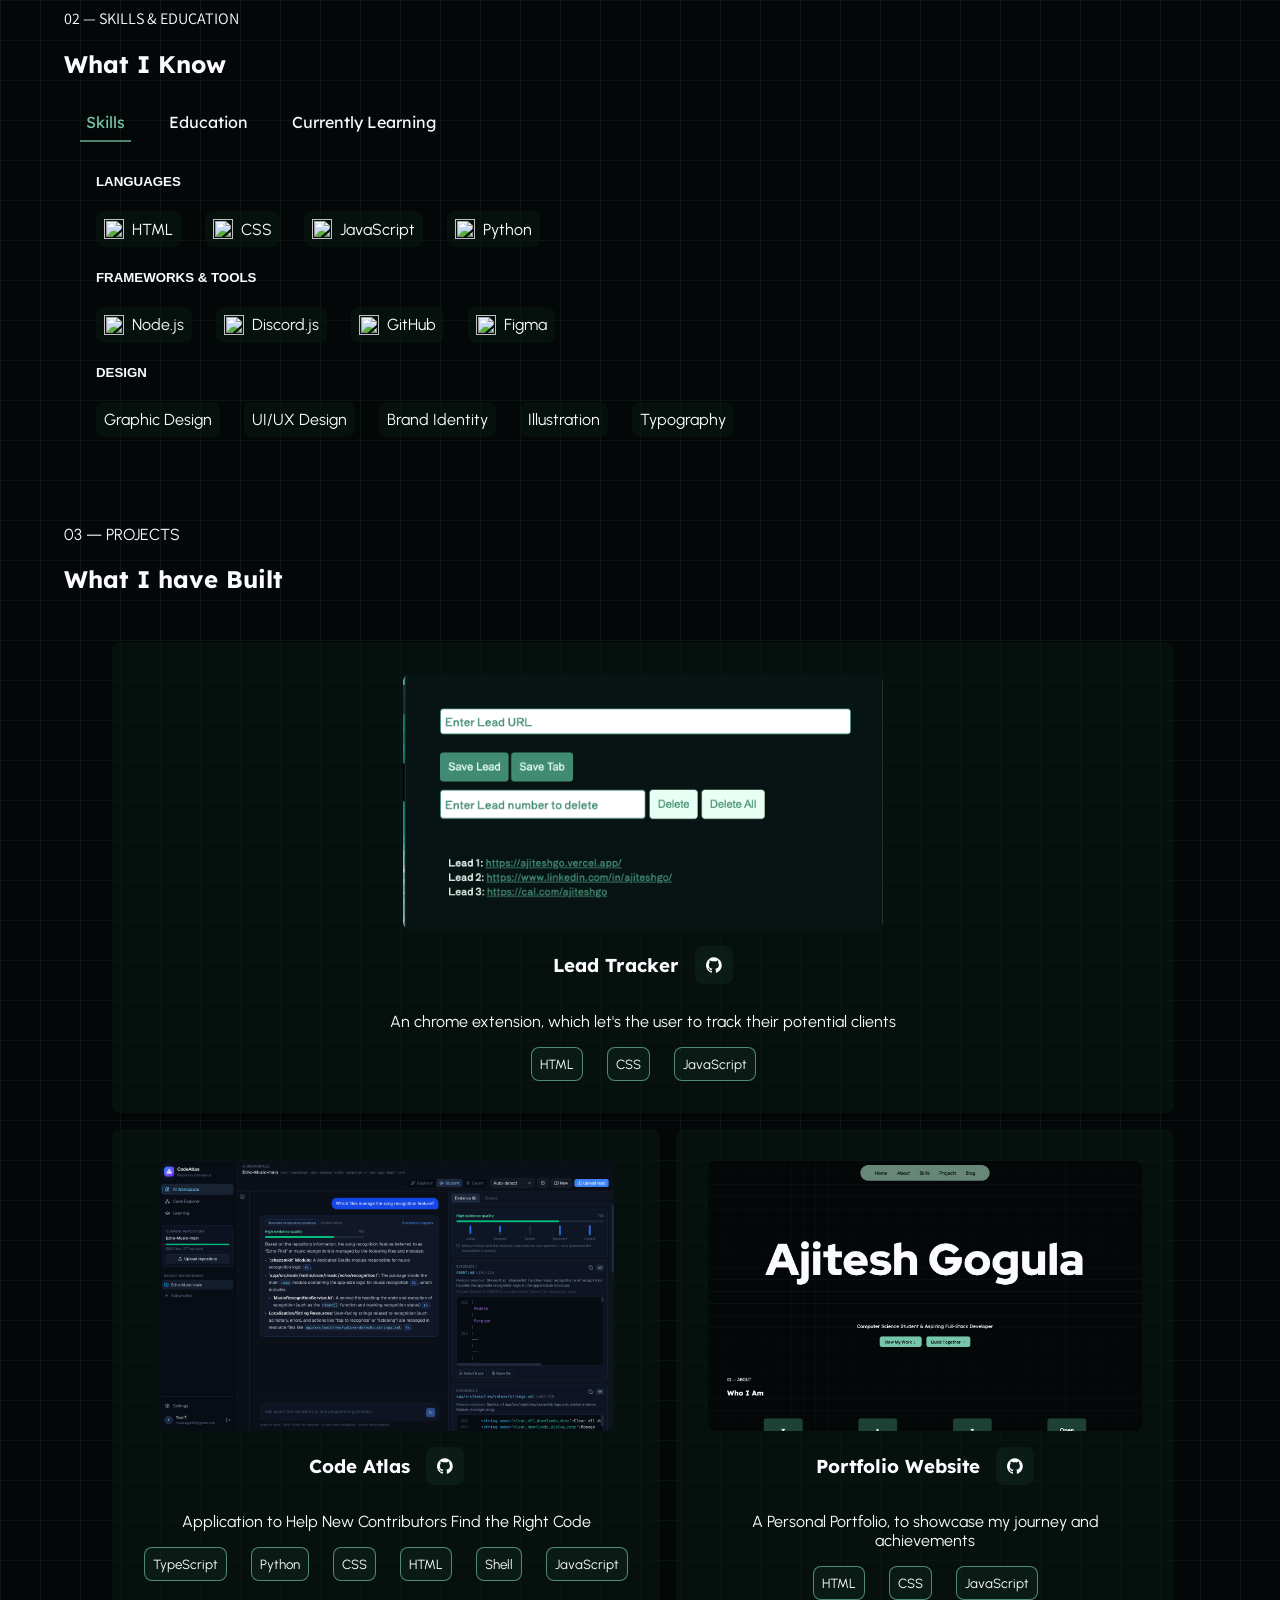
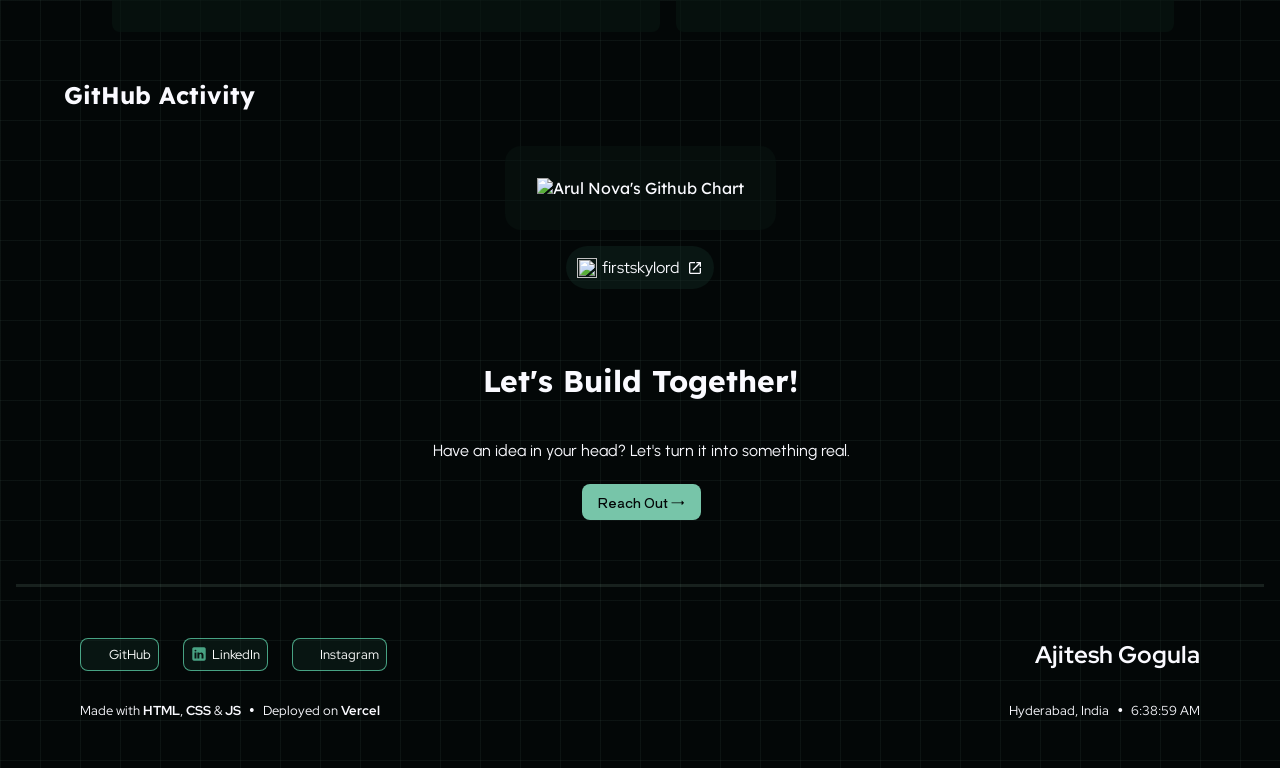
==== commit 0864c8b0: "Removed Responsive CSS to make future edits" ====
--- a/index.html
+++ b/index.html
@@ -8,7 +8,6 @@
       Ajitesh Gogula | Computer Science Student & Aspiring Full-Stack Developer
     </title>
     <link rel="stylesheet" href="./Styles/index.css" />
-    <link rel="stylesheet" href="./Styles/responsiveIndex.css" />
     <link rel="icon" type="image/png" href="MediaLib/Branding/FavLogo.png" />
     <script src="./Scripts/index-about.js" defer></script>
     <script src="./Scripts/index-projects.js" defer></script>
